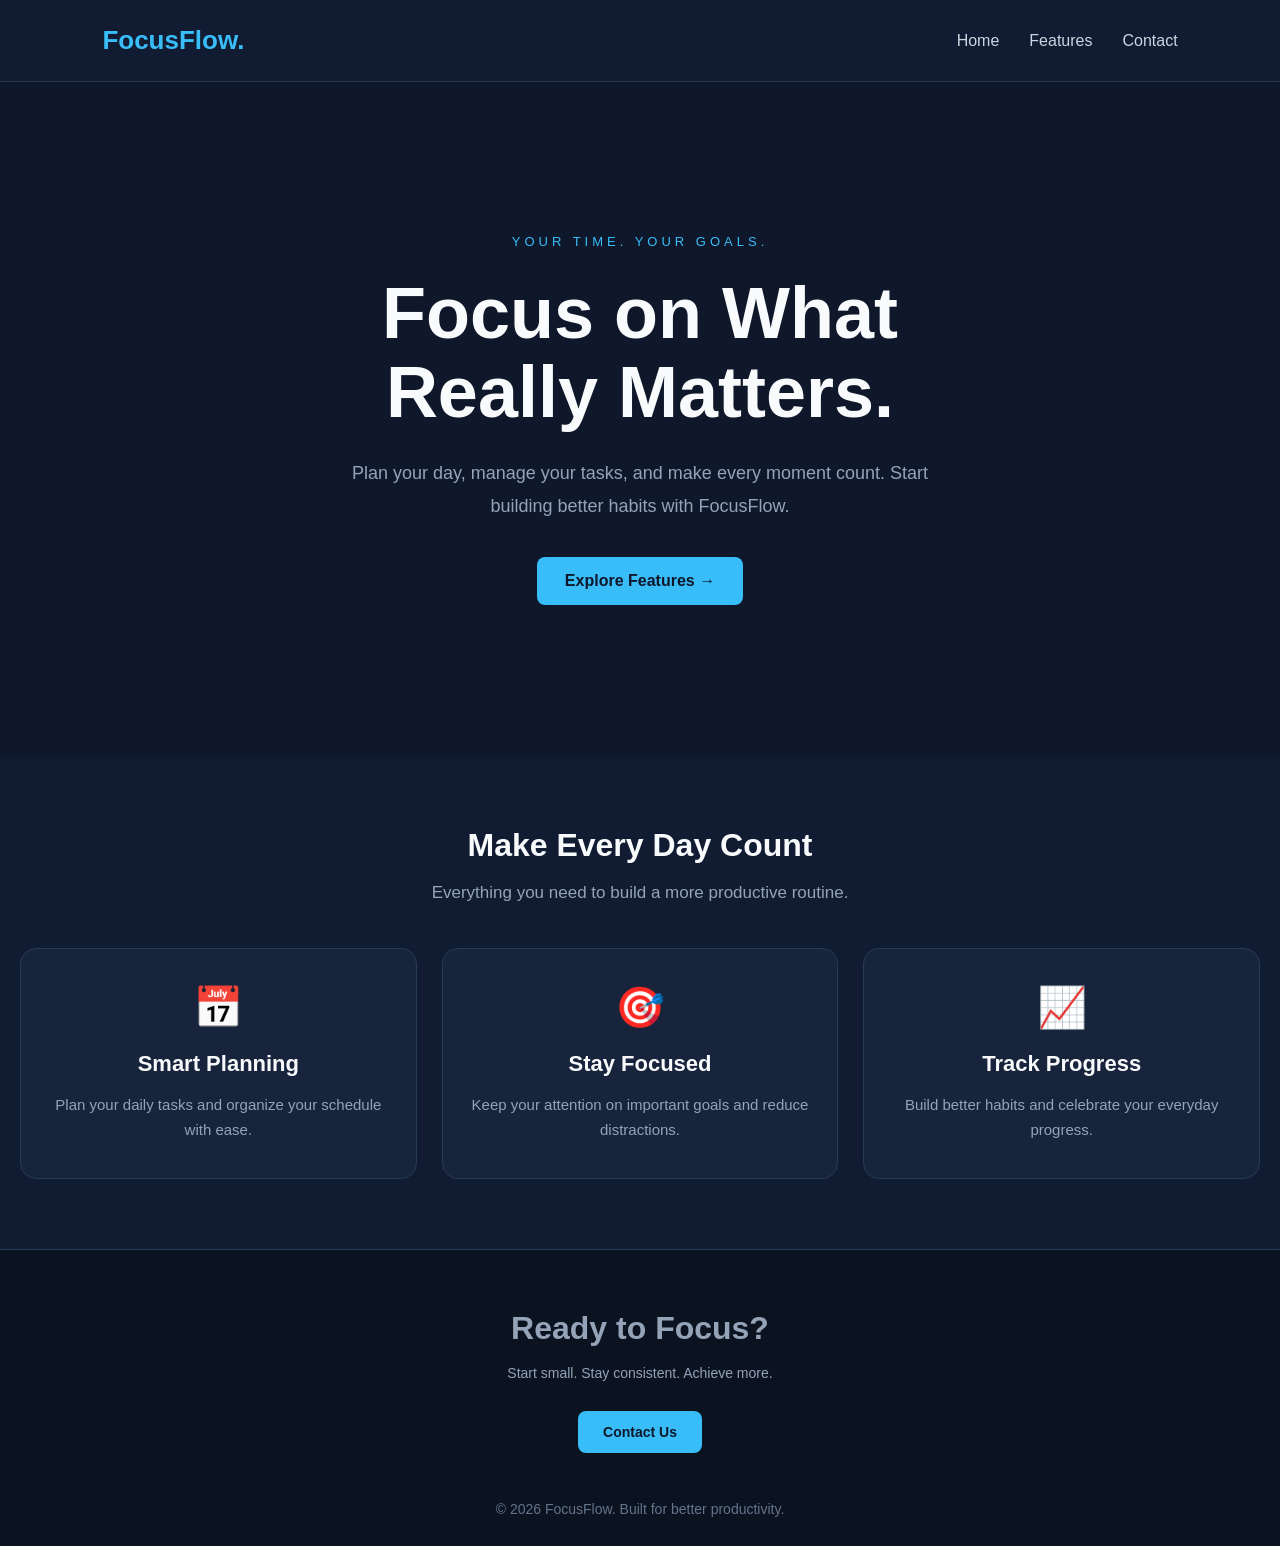
==== WebDev-L1-LandingPage/index.html @ f2769609 "Add FocusFlow landing page project" ====
<!DOCTYPE html>
<html lang="en">
<head>
    <meta charset="UTF-8">
    <meta name="viewport" content="width=device-width, initial-scale=1.0">
    <title>FocusFlow - Boost Your Productivity</title>
    <link rel="stylesheet" href="style.css">
</head>
<body>

    
<body>

    <nav class="navbar">
        <div class="logo">FocusFlow.</div>

        <ul class="nav-links">
            <li><a href="#home">Home</a></li>
            <li><a href="#features">Features</a></li>
            <li><a href="#contact">Contact</a></li>
        </ul>
    </nav>

    <section class="hero" id="home">
        <p class="tagline">YOUR TIME. YOUR GOALS.</p>

        <h1>Focus on What<br>Really Matters.</h1>

        <p class="hero-text">
            Plan your day, manage your tasks, and make every moment count.
            Start building better habits with FocusFlow.
        </p>

        <a href="#features" class="cta-button">Explore Features →</a>
    </section>

    
<section class="features" id="features">
    <h2>Make Every Day Count</h2>
    <p class="features-intro">
        Everything you need to build a more productive routine.
    </p>

    <div class="feature-container">

        <div class="feature-card">
            <div class="feature-icon">📅</div>
            <h3>Smart Planning</h3>
            <p>Plan your daily tasks and organize your schedule with ease.</p>
        </div>

        <div class="feature-card">
            <div class="feature-icon">🎯</div>
            <h3>Stay Focused</h3>
            <p>Keep your attention on important goals and reduce distractions.</p>
        </div>

        <div class="feature-card">
            <div class="feature-icon">📈</div>
            <h3>Track Progress</h3>
            <p>Build better habits and celebrate your everyday progress.</p>
        </div>

    </div>
</section>


    
<footer id="contact">
    <h2>Ready to Focus?</h2>
    <p>Start small. Stay consistent. Achieve more.</p>

    <a href="mailto:hello@focusflow.example" class="contact-button">
        Contact Us
    </a>

    <p class="copyright">
        © 2026 FocusFlow. Built for better productivity.
    </p>
</footer>


</body>


</body>
</html>
---- WebDev-L1-LandingPage/style.css ----
* {
    margin: 0;
    padding: 0;
    box-sizing: border-box;
}

html {
    scroll-behavior: smooth;
}

body {
    font-family: Arial, sans-serif;
    background: #0f172a;
    color: #f8fafc;
    min-height: 100vh;
}

.navbar {
    display: flex;
    justify-content: space-between;
    align-items: center;
    padding: 25px 8%;
    background: #111c32;
    border-bottom: 1px solid #263449;
}

.logo {
    font-size: 26px;
    font-weight: bold;
    color: #38bdf8;
}

.nav-links {
    display: flex;
    gap: 30px;
    list-style: none;
}

.nav-links a {
    color: #cbd5e1;
    text-decoration: none;
    transition: color 0.3s;
}

.nav-links a:hover {
    color: #38bdf8;
}

.hero {
    min-height: 75vh;
    display: flex;
    flex-direction: column;
    justify-content: center;
    align-items: center;
    text-align: center;
    padding: 80px 20px;
}

.tagline {
    color: #38bdf8;
    letter-spacing: 4px;
    font-size: 13px;
    margin-bottom: 25px;
}

.hero h1 {
    font-size: clamp(40px, 6vw, 72px);
    line-height: 1.1;
    margin-bottom: 25px;
}

.hero-text {
    max-width: 600px;
    color: #94a3b8;
    font-size: 18px;
    line-height: 1.8;
    margin-bottom: 35px;
}

.cta-button {
    display: inline-block;
    background: #38bdf8;
    color: #0f172a;
    padding: 15px 28px;
    border-radius: 8px;
    text-decoration: none;
    font-weight: bold;
    transition: 0.3s;
}

.cta-button:hover {
    background: #7dd3fc;
    transform: translateY(-3px);
}

.features {
    text-align: center;
    padding: 70px 20px;
    background: #111c32;
}

.features h2 {
    font-size: 32px;
    margin-bottom: 15px;
}

.features p {
    color: #94a3b8;
    line-height: 1.7;
}

footer {
    text-align: center;
    padding: 25px;
    color: #94a3b8;
    font-size: 14px;
}

@media (max-width: 600px) {
    .navbar {
        padding: 20px;
        flex-direction: column;
        gap: 20px;
    }

    .nav-links {
        gap: 18px;
    }

    .hero h1 {
        font-size: 42px;
    }

    .hero-text {
        font-size: 16px;
    }
}


.features-intro {
    color: #94a3b8;
    margin-top: 15px;
    margin-bottom: 40px;
    font-size: 17px;
}

.feature-container {
    display: grid;
    grid-template-columns: repeat(3, 1fr);
    gap: 25px;
    max-width: 1100px;
    margin: 0 auto;
}

.feature-card {
    background: #17243b;
    padding: 35px 25px;
    border: 1px solid #263b58;
    border-radius: 16px;
    transition: transform 0.3s, border-color 0.3s;
}

.feature-card:hover {
    transform: translateY(-8px);
    border-color: #38bdf8;
}

.feature-icon {
    font-size: 40px;
    margin-bottom: 20px;
}

.feature-card h3 {
    font-size: 22px;
    margin-bottom: 15px;
    color: #f8fafc;
}

.feature-card p {
    color: #94a3b8;
    font-size: 15px;
    line-height: 1.7;
}

/* Responsive layout for mobile */
@media (max-width: 768px) {
 
.feature-container {
    display: grid;
    grid-template-columns: minmax(0, 1fr);
    gap: 20px;
    width: 100%;
    max-width: 100%;
    margin: 0 auto;
}



    .features {
        padding: 50px 20px;
    }

    .features h2 {
        font-size: 28px;
    }
}

footer {
    text-align: center;
    padding: 60px 20px 25px;
    background: #0b1220;
    border-top: 1px solid #263b58;
}

footer h2 {
    font-size: 32px;
    margin-bottom: 15px;
}

footer > p {
    color: #94a3b8;
    margin-bottom: 25px;
    line-height: 1.7;
}

.contact-button {
    display: inline-block;
    background: #38bdf8;
    color: #0f172a;
    text-decoration: none;
    font-weight: bold;
    padding: 13px 25px;
    border-radius: 8px;
    transition: 0.3s;
}

.contact-button:hover {
    background: #7dd3fc;
    transform: translateY(-3px);
}

footer .copyright {
    margin-top: 45px;
    margin-bottom: 0;
    font-size: 14px;
    color: #64748b;
}

/* Prevent unwanted horizontal scrolling */
html,
body {
    width: 100%;
    overflow-x: hidden;
}

img,
a,
section,
.feature-container,
.feature-card {
    max-width: 100%;
}
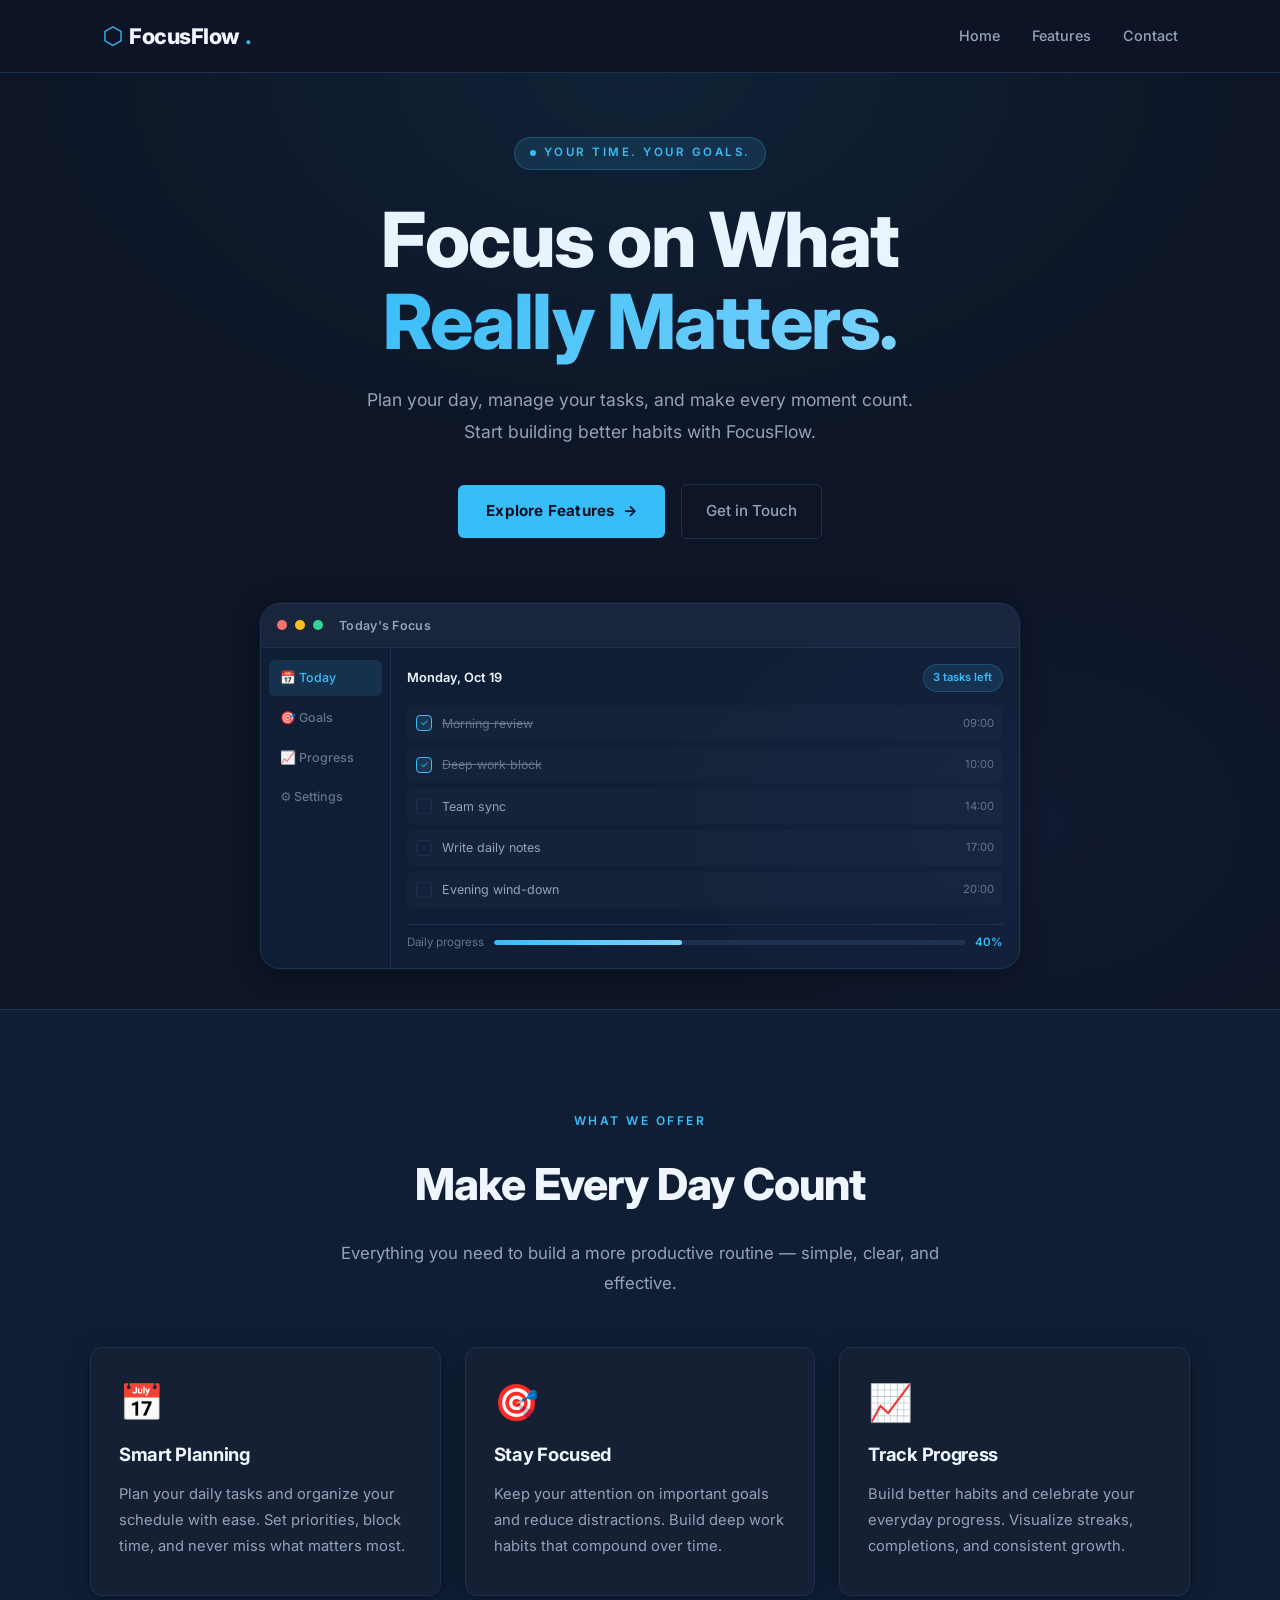
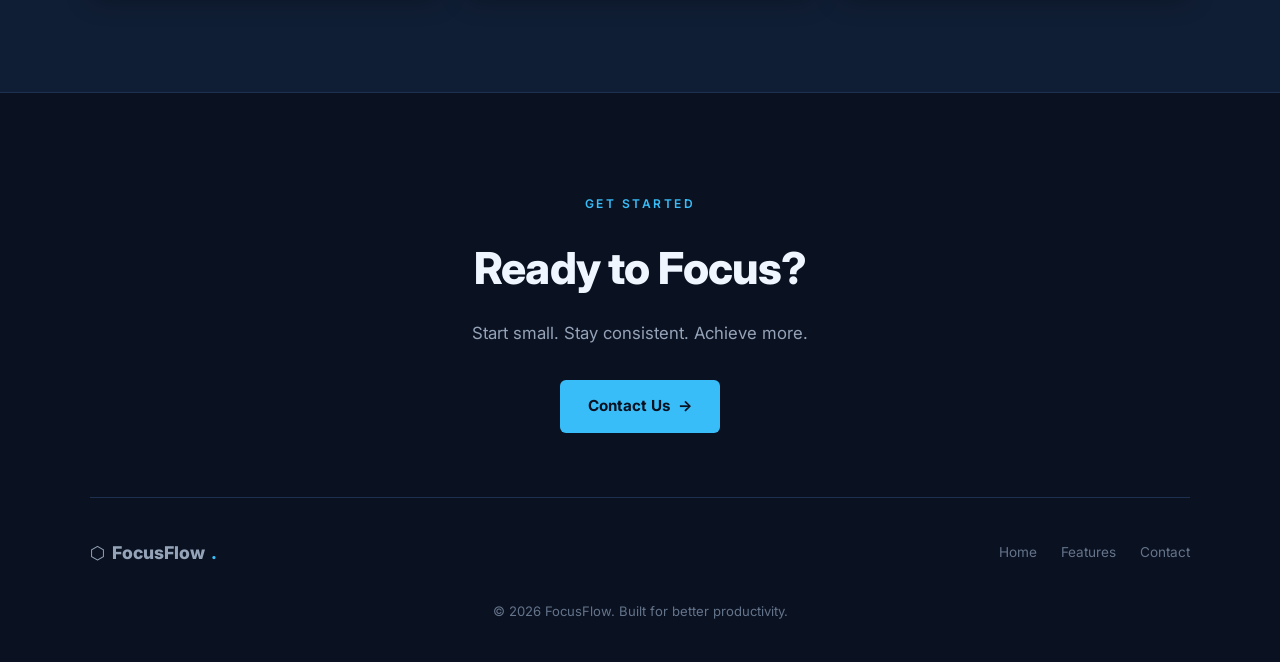
==== commit eb9a57ed: "Upgrade FocusFlow premium UI" ====
--- a/WebDev-L1-LandingPage/index.html
+++ b/WebDev-L1-LandingPage/index.html
@@ -1,88 +1,206 @@
-
-<!DOCTYPE html>
-<html lang="en">
-<head>
-    <meta charset="UTF-8">
-    <meta name="viewport" content="width=device-width, initial-scale=1.0">
-    <title>FocusFlow - Boost Your Productivity</title>
-    <link rel="stylesheet" href="style.css">
-</head>
-<body>
-
-    
-<body>
-
-    <nav class="navbar">
-        <div class="logo">FocusFlow.</div>
-
-        <ul class="nav-links">
-            <li><a href="#home">Home</a></li>
-            <li><a href="#features">Features</a></li>
-            <li><a href="#contact">Contact</a></li>
-        </ul>
-    </nav>
-
-    <section class="hero" id="home">
-        <p class="tagline">YOUR TIME. YOUR GOALS.</p>
-
-        <h1>Focus on What<br>Really Matters.</h1>
-
-        <p class="hero-text">
-            Plan your day, manage your tasks, and make every moment count.
-            Start building better habits with FocusFlow.
-        </p>
-
-        <a href="#features" class="cta-button">Explore Features →</a>
-    </section>
-
-    
-<section class="features" id="features">
-    <h2>Make Every Day Count</h2>
-    <p class="features-intro">
-        Everything you need to build a more productive routine.
-    </p>
-
-    <div class="feature-container">
-
-        <div class="feature-card">
-            <div class="feature-icon">📅</div>
-            <h3>Smart Planning</h3>
-            <p>Plan your daily tasks and organize your schedule with ease.</p>
-        </div>
-
-        <div class="feature-card">
-            <div class="feature-icon">🎯</div>
-            <h3>Stay Focused</h3>
-            <p>Keep your attention on important goals and reduce distractions.</p>
-        </div>
-
-        <div class="feature-card">
-            <div class="feature-icon">📈</div>
-            <h3>Track Progress</h3>
-            <p>Build better habits and celebrate your everyday progress.</p>
-        </div>
-
-    </div>
-</section>
-
-
-    
-<footer id="contact">
-    <h2>Ready to Focus?</h2>
-    <p>Start small. Stay consistent. Achieve more.</p>
-
-    <a href="mailto:hello@focusflow.example" class="contact-button">
-        Contact Us
-    </a>
-
-    <p class="copyright">
-        © 2026 FocusFlow. Built for better productivity.
-    </p>
-</footer>
-
-
-</body>
-
-
-</body>
-</html>
+<!DOCTYPE html>
+<html lang="en">
+<head>
+    <meta charset="UTF-8">
+    <meta name="viewport" content="width=device-width, initial-scale=1.0">
+    <meta name="description" content="FocusFlow — Plan your day, manage your tasks, and build better habits. A modern productivity tool for focused minds.">
+    <title>FocusFlow — Boost Your Productivity</title>
+    <link rel="preconnect" href="https://fonts.googleapis.com">
+    <link rel="preconnect" href="https://fonts.gstatic.com" crossorigin>
+    <link href="https://fonts.googleapis.com/css2?family=Inter:wght@400;500;600;700;800&display=swap" rel="stylesheet">
+    <link rel="stylesheet" href="style.css">
+</head>
+<body>
+
+    <!-- ═══════════════════════════ NAVIGATION ═══════════════════════════ -->
+    <header class="site-header" role="banner">
+        <nav class="navbar" aria-label="Main navigation">
+            <a href="#home" class="logo" aria-label="FocusFlow — go to home">
+                <span class="logo-icon" aria-hidden="true">⬡</span>
+                FocusFlow<span class="logo-dot">.</span>
+            </a>
+
+            <!-- Hamburger toggle (mobile only) -->
+            <button class="nav-toggle" aria-label="Toggle navigation menu" aria-expanded="false" aria-controls="nav-menu">
+                <span class="hamburger-bar"></span>
+                <span class="hamburger-bar"></span>
+                <span class="hamburger-bar"></span>
+            </button>
+
+            <ul class="nav-links" id="nav-menu" role="list">
+                <li><a href="#home">Home</a></li>
+                <li><a href="#features">Features</a></li>
+                <li><a href="#contact">Contact</a></li>
+            </ul>
+        </nav>
+    </header>
+
+    <!-- ═══════════════════════════ HERO ═══════════════════════════ -->
+    <main>
+        <section class="hero" id="home" aria-labelledby="hero-heading">
+
+            <p class="tagline" aria-label="Tagline">
+                <span class="tagline-dot" aria-hidden="true"></span>
+                Your Time. Your Goals.
+            </p>
+
+            <h1 id="hero-heading">
+                Focus on What<br>
+                <span class="hero-accent">Really Matters.</span>
+            </h1>
+
+            <p class="hero-text">
+                Plan your day, manage your tasks, and make every moment count.
+                Start building better habits with FocusFlow.
+            </p>
+
+            <div class="hero-actions">
+                <a href="#features" class="cta-button">
+                    Explore Features
+                    <span class="btn-arrow" aria-hidden="true">→</span>
+                </a>
+                <a href="#contact" class="cta-secondary">Get in Touch</a>
+            </div>
+
+            <!-- CSS-based dashboard mockup -->
+            <div class="dashboard-mockup" aria-hidden="true">
+                <div class="mockup-bar">
+                    <span class="dot dot-red"></span>
+                    <span class="dot dot-yellow"></span>
+                    <span class="dot dot-green"></span>
+                    <span class="mockup-title">Today's Focus</span>
+                </div>
+                <div class="mockup-body">
+                    <div class="mockup-sidebar">
+                        <div class="sidebar-item active">📅 Today</div>
+                        <div class="sidebar-item">🎯 Goals</div>
+                        <div class="sidebar-item">📈 Progress</div>
+                        <div class="sidebar-item">⚙️ Settings</div>
+                    </div>
+                    <div class="mockup-content">
+                        <div class="mockup-header-row">
+                            <span class="mockup-date">Monday, Oct 19</span>
+                            <span class="mockup-badge">3 tasks left</span>
+                        </div>
+                        <div class="task-list">
+                            <div class="task-item done">
+                                <span class="task-check">✓</span>
+                                <span class="task-label">Morning review</span>
+                                <span class="task-time">09:00</span>
+                            </div>
+                            <div class="task-item done">
+                                <span class="task-check">✓</span>
+                                <span class="task-label">Deep work block</span>
+                                <span class="task-time">10:00</span>
+                            </div>
+                            <div class="task-item">
+                                <span class="task-check"></span>
+                                <span class="task-label">Team sync</span>
+                                <span class="task-time">14:00</span>
+                            </div>
+                            <div class="task-item">
+                                <span class="task-check"></span>
+                                <span class="task-label">Write daily notes</span>
+                                <span class="task-time">17:00</span>
+                            </div>
+                            <div class="task-item">
+                                <span class="task-check"></span>
+                                <span class="task-label">Evening wind-down</span>
+                                <span class="task-time">20:00</span>
+                            </div>
+                        </div>
+                        <div class="progress-bar-wrap">
+                            <span class="progress-label">Daily progress</span>
+                            <div class="progress-track">
+                                <div class="progress-fill"></div>
+                            </div>
+                            <span class="progress-pct">40%</span>
+                        </div>
+                    </div>
+                </div>
+            </div>
+
+        </section>
+
+        <!-- ═══════════════════════════ FEATURES ═══════════════════════════ -->
+        <section class="features" id="features" aria-labelledby="features-heading">
+            <div class="section-inner">
+                <p class="section-label" aria-hidden="true">What we offer</p>
+                <h2 id="features-heading">Make Every Day Count</h2>
+                <p class="features-intro">
+                    Everything you need to build a more productive routine — simple, clear, and effective.
+                </p>
+
+                <div class="feature-container">
+
+                    <div class="feature-card">
+                        <div class="feature-icon" aria-hidden="true">📅</div>
+                        <h3>Smart Planning</h3>
+                        <p>Plan your daily tasks and organize your schedule with ease. Set priorities, block time, and never miss what matters most.</p>
+                    </div>
+
+                    <div class="feature-card">
+                        <div class="feature-icon" aria-hidden="true">🎯</div>
+                        <h3>Stay Focused</h3>
+                        <p>Keep your attention on important goals and reduce distractions. Build deep work habits that compound over time.</p>
+                    </div>
+
+                    <div class="feature-card">
+                        <div class="feature-icon" aria-hidden="true">📈</div>
+                        <h3>Track Progress</h3>
+                        <p>Build better habits and celebrate your everyday progress. Visualize streaks, completions, and consistent growth.</p>
+                    </div>
+
+                </div>
+            </div>
+        </section>
+    </main>
+
+    <!-- ═══════════════════════════ FOOTER / CONTACT ═══════════════════════════ -->
+    <footer id="contact" aria-labelledby="contact-heading">
+        <div class="footer-inner">
+            <div class="footer-cta">
+                <p class="section-label" aria-hidden="true">Get started</p>
+                <h2 id="contact-heading">Ready to Focus?</h2>
+                <p class="footer-sub">Start small. Stay consistent. Achieve more.</p>
+                <a href="mailto:hello@focusflow.example" class="contact-button">
+                    Contact Us
+                    <span class="btn-arrow" aria-hidden="true">→</span>
+                </a>
+            </div>
+
+            <div class="footer-bottom">
+                <a href="#home" class="footer-logo" aria-label="Back to top">
+                    <span aria-hidden="true">⬡</span> FocusFlow<span class="logo-dot">.</span>
+                </a>
+                <nav class="footer-nav" aria-label="Footer navigation">
+                    <a href="#home">Home</a>
+                    <a href="#features">Features</a>
+                    <a href="mailto:hello@focusflow.example">Contact</a>
+                </nav>
+                <p class="copyright">© 2026 FocusFlow. Built for better productivity.</p>
+            </div>
+        </div>
+    </footer>
+
+    <!-- Hamburger nav toggle script (no external dependencies) -->
+    <script>
+        const toggle = document.querySelector('.nav-toggle');
+        const navMenu = document.getElementById('nav-menu');
+
+        toggle.addEventListener('click', () => {
+            const isOpen = navMenu.classList.toggle('open');
+            toggle.setAttribute('aria-expanded', isOpen);
+        });
+
+        // Close menu when a link is clicked
+        navMenu.querySelectorAll('a').forEach(link => {
+            link.addEventListener('click', () => {
+                navMenu.classList.remove('open');
+                toggle.setAttribute('aria-expanded', false);
+            });
+        });
+    </script>
+
+</body>
+</html>
--- a/WebDev-L1-LandingPage/style.css
+++ b/WebDev-L1-LandingPage/style.css
@@ -1,263 +1,895 @@
-
-* {
-    margin: 0;
-    padding: 0;
-    box-sizing: border-box;
-}
-
-html {
-    scroll-behavior: smooth;
-}
-
-body {
-    font-family: Arial, sans-serif;
-    background: #0f172a;
-    color: #f8fafc;
-    min-height: 100vh;
-}
-
-.navbar {
-    display: flex;
-    justify-content: space-between;
-    align-items: center;
-    padding: 25px 8%;
-    background: #111c32;
-    border-bottom: 1px solid #263449;
-}
-
-.logo {
-    font-size: 26px;
-    font-weight: bold;
-    color: #38bdf8;
-}
-
-.nav-links {
-    display: flex;
-    gap: 30px;
-    list-style: none;
-}
-
-.nav-links a {
-    color: #cbd5e1;
-    text-decoration: none;
-    transition: color 0.3s;
-}
-
-.nav-links a:hover {
-    color: #38bdf8;
-}
-
-.hero {
-    min-height: 75vh;
-    display: flex;
-    flex-direction: column;
-    justify-content: center;
-    align-items: center;
-    text-align: center;
-    padding: 80px 20px;
-}
-
-.tagline {
-    color: #38bdf8;
-    letter-spacing: 4px;
-    font-size: 13px;
-    margin-bottom: 25px;
-}
-
-.hero h1 {
-    font-size: clamp(40px, 6vw, 72px);
-    line-height: 1.1;
-    margin-bottom: 25px;
-}
-
-.hero-text {
-    max-width: 600px;
-    color: #94a3b8;
-    font-size: 18px;
-    line-height: 1.8;
-    margin-bottom: 35px;
-}
-
-.cta-button {
-    display: inline-block;
-    background: #38bdf8;
-    color: #0f172a;
-    padding: 15px 28px;
-    border-radius: 8px;
-    text-decoration: none;
-    font-weight: bold;
-    transition: 0.3s;
-}
-
-.cta-button:hover {
-    background: #7dd3fc;
-    transform: translateY(-3px);
-}
-
-.features {
-    text-align: center;
-    padding: 70px 20px;
-    background: #111c32;
-}
-
-.features h2 {
-    font-size: 32px;
-    margin-bottom: 15px;
-}
-
-.features p {
-    color: #94a3b8;
-    line-height: 1.7;
-}
-
-footer {
-    text-align: center;
-    padding: 25px;
-    color: #94a3b8;
-    font-size: 14px;
-}
-
-@media (max-width: 600px) {
-    .navbar {
-        padding: 20px;
-        flex-direction: column;
-        gap: 20px;
-    }
-
-    .nav-links {
-        gap: 18px;
-    }
-
-    .hero h1 {
-        font-size: 42px;
-    }
-
-    .hero-text {
-        font-size: 16px;
-    }
-}
-
-
-.features-intro {
-    color: #94a3b8;
-    margin-top: 15px;
-    margin-bottom: 40px;
-    font-size: 17px;
-}
-
-.feature-container {
-    display: grid;
-    grid-template-columns: repeat(3, 1fr);
-    gap: 25px;
-    max-width: 1100px;
-    margin: 0 auto;
-}
-
-.feature-card {
-    background: #17243b;
-    padding: 35px 25px;
-    border: 1px solid #263b58;
-    border-radius: 16px;
-    transition: transform 0.3s, border-color 0.3s;
-}
-
-.feature-card:hover {
-    transform: translateY(-8px);
-    border-color: #38bdf8;
-}
-
-.feature-icon {
-    font-size: 40px;
-    margin-bottom: 20px;
-}
-
-.feature-card h3 {
-    font-size: 22px;
-    margin-bottom: 15px;
-    color: #f8fafc;
-}
-
-.feature-card p {
-    color: #94a3b8;
-    font-size: 15px;
-    line-height: 1.7;
-}
-
-/* Responsive layout for mobile */
-@media (max-width: 768px) {
- 
-.feature-container {
-    display: grid;
-    grid-template-columns: minmax(0, 1fr);
-    gap: 20px;
-    width: 100%;
-    max-width: 100%;
-    margin: 0 auto;
-}
-
-
-
-    .features {
-        padding: 50px 20px;
-    }
-
-    .features h2 {
-        font-size: 28px;
-    }
-}
-
-footer {
-    text-align: center;
-    padding: 60px 20px 25px;
-    background: #0b1220;
-    border-top: 1px solid #263b58;
-}
-
-footer h2 {
-    font-size: 32px;
-    margin-bottom: 15px;
-}
-
-footer > p {
-    color: #94a3b8;
-    margin-bottom: 25px;
-    line-height: 1.7;
-}
-
-.contact-button {
-    display: inline-block;
-    background: #38bdf8;
-    color: #0f172a;
-    text-decoration: none;
-    font-weight: bold;
-    padding: 13px 25px;
-    border-radius: 8px;
-    transition: 0.3s;
-}
-
-.contact-button:hover {
-    background: #7dd3fc;
-    transform: translateY(-3px);
-}
-
-footer .copyright {
-    margin-top: 45px;
-    margin-bottom: 0;
-    font-size: 14px;
-    color: #64748b;
-}
-
-/* Prevent unwanted horizontal scrolling */
-html,
-body {
-    width: 100%;
-    overflow-x: hidden;
-}
-
-img,
-a,
-section,
-.feature-container,
-.feature-card {
-    max-width: 100%;
-}
+/* ═══════════════════════════════════════════════════════════════════
+   FocusFlow — Premium Landing Page
+   Author : Neel Raj | Oasis Infobyte SIP Internship
+   Stack  : HTML5, CSS3 (Flexbox, Grid, Custom Properties)
+═══════════════════════════════════════════════════════════════════ */
+
+/* ─── 0. CSS Custom Properties ─────────────────────────────────── */
+:root {
+    /* Brand colours */
+    --clr-bg:           #0d1526;
+    --clr-bg-alt:       #101e35;
+    --clr-bg-card:      #152035;
+    --clr-bg-footer:    #0a1120;
+    --clr-border:       #1e3050;
+    --clr-border-hover: #38bdf8;
+
+    --clr-accent:       #38bdf8;
+    --clr-accent-light: #7dd3fc;
+    --clr-accent-dim:   rgba(56, 189, 248, 0.12);
+
+    --clr-text:         #f0f6ff;
+    --clr-text-muted:   #94a3b8;
+    --clr-text-dim:     #64748b;
+
+    /* Typography */
+    --font-body:   'Inter', system-ui, -apple-system, Arial, sans-serif;
+
+    /* Spacing */
+    --space-xs:  0.5rem;
+    --space-sm:  1rem;
+    --space-md:  1.5rem;
+    --space-lg:  2.5rem;
+    --space-xl:  4rem;
+    --space-2xl: 6rem;
+
+    /* Borders */
+    --radius-sm:  6px;
+    --radius-md:  12px;
+    --radius-lg:  20px;
+
+    /* Shadows */
+    --shadow-card: 0 4px 24px rgba(0, 0, 0, 0.35);
+    --shadow-glow: 0 0 0 3px rgba(56, 189, 248, 0.35);
+
+    /* Motion */
+    --transition: 0.25s ease;
+}
+
+/* ─── 1. Reset & Base ────────────────────────────────────────────── */
+*, *::before, *::after {
+    margin: 0;
+    padding: 0;
+    box-sizing: border-box;
+}
+
+html {
+    scroll-behavior: smooth;
+    font-size: 16px;
+    -webkit-text-size-adjust: 100%;
+}
+
+html, body {
+    width: 100%;
+    overflow-x: hidden;
+}
+
+body {
+    font-family: var(--font-body);
+    background-color: var(--clr-bg);
+    color: var(--clr-text);
+    line-height: 1.7;
+    min-height: 100vh;
+}
+
+img, video, svg {
+    display: block;
+    max-width: 100%;
+}
+
+a {
+    color: inherit;
+    text-decoration: none;
+}
+
+ul {
+    list-style: none;
+}
+
+/* ─── 2. Navigation ─────────────────────────────────────────────── */
+.site-header {
+    position: sticky;
+    top: 0;
+    z-index: 100;
+    background: rgba(13, 21, 38, 0.9);
+    backdrop-filter: blur(12px);
+    -webkit-backdrop-filter: blur(12px);
+    border-bottom: 1px solid var(--clr-border);
+}
+
+.navbar {
+    display: flex;
+    justify-content: space-between;
+    align-items: center;
+    padding: 1.1rem 8%;
+    max-width: 1280px;
+    margin: 0 auto;
+}
+
+/* Logo */
+.logo {
+    display: flex;
+    align-items: center;
+    gap: 0.4rem;
+    font-size: 1.35rem;
+    font-weight: 800;
+    color: var(--clr-text);
+    letter-spacing: -0.5px;
+    transition: color var(--transition);
+}
+
+.logo:hover {
+    color: var(--clr-accent);
+}
+
+.logo-icon {
+    font-size: 1.5rem;
+    color: var(--clr-accent);
+    line-height: 1;
+}
+
+.logo-dot {
+    color: var(--clr-accent);
+}
+
+/* Nav links */
+.nav-links {
+    display: flex;
+    gap: 2rem;
+    align-items: center;
+}
+
+.nav-links a {
+    font-size: 0.9rem;
+    font-weight: 500;
+    color: var(--clr-text-muted);
+    transition: color var(--transition);
+    padding: 0.25rem 0;
+    position: relative;
+}
+
+.nav-links a::after {
+    content: '';
+    position: absolute;
+    bottom: -2px;
+    left: 0;
+    width: 0;
+    height: 2px;
+    background: var(--clr-accent);
+    border-radius: 2px;
+    transition: width var(--transition);
+}
+
+.nav-links a:hover,
+.nav-links a:focus-visible {
+    color: var(--clr-text);
+}
+
+.nav-links a:hover::after,
+.nav-links a:focus-visible::after {
+    width: 100%;
+}
+
+/* Hamburger button */
+.nav-toggle {
+    display: none;
+    flex-direction: column;
+    justify-content: center;
+    align-items: center;
+    gap: 5px;
+    width: 40px;
+    height: 40px;
+    background: transparent;
+    border: 1px solid var(--clr-border);
+    border-radius: var(--radius-sm);
+    cursor: pointer;
+    padding: 8px;
+    transition: border-color var(--transition);
+}
+
+.nav-toggle:hover,
+.nav-toggle:focus-visible {
+    border-color: var(--clr-accent);
+    outline: none;
+}
+
+.hamburger-bar {
+    display: block;
+    width: 18px;
+    height: 2px;
+    background: var(--clr-text-muted);
+    border-radius: 2px;
+    transition: background var(--transition);
+}
+
+.nav-toggle:hover .hamburger-bar,
+.nav-toggle:focus-visible .hamburger-bar {
+    background: var(--clr-accent);
+}
+
+/* ─── 3. Section Shared Styles ──────────────────────────────────── */
+.section-label {
+    display: inline-block;
+    font-size: 0.75rem;
+    font-weight: 600;
+    letter-spacing: 2.5px;
+    text-transform: uppercase;
+    color: var(--clr-accent);
+    margin-bottom: 1rem;
+}
+
+/* ─── 4. Hero Section ────────────────────────────────────────────── */
+.hero {
+    min-height: calc(100svh - 64px);
+    display: flex;
+    flex-direction: column;
+    justify-content: center;
+    align-items: center;
+    text-align: center;
+    padding: var(--space-xl) 5%;
+    padding-bottom: var(--space-lg);
+    position: relative;
+    overflow: hidden;
+}
+
+/* Subtle radial glow behind hero */
+.hero::before {
+    content: '';
+    position: absolute;
+    inset: 0;
+    background:
+        radial-gradient(ellipse 70% 60% at 50% 0%, rgba(56, 189, 248, 0.08) 0%, transparent 70%),
+        radial-gradient(ellipse 50% 50% at 80% 80%, rgba(99, 102, 241, 0.05) 0%, transparent 60%);
+    pointer-events: none;
+}
+
+.tagline {
+    display: inline-flex;
+    align-items: center;
+    gap: 0.5rem;
+    font-size: 0.72rem;
+    font-weight: 600;
+    letter-spacing: 2.5px;
+    text-transform: uppercase;
+    color: var(--clr-accent);
+    background: var(--clr-accent-dim);
+    border: 1px solid rgba(56, 189, 248, 0.25);
+    border-radius: 100px;
+    padding: 0.35rem 0.9rem;
+    margin-bottom: 1.75rem;
+}
+
+.tagline-dot {
+    width: 6px;
+    height: 6px;
+    background: var(--clr-accent);
+    border-radius: 50%;
+    animation: pulse-dot 2s ease-in-out infinite;
+}
+
+@keyframes pulse-dot {
+    0%, 100% { opacity: 1; transform: scale(1); }
+    50%       { opacity: 0.5; transform: scale(0.7); }
+}
+
+.hero h1 {
+    font-size: clamp(2.4rem, 6vw, 4.75rem);
+    font-weight: 800;
+    line-height: 1.08;
+    letter-spacing: -1.5px;
+    margin-bottom: 1.4rem;
+    max-width: 16ch;
+}
+
+.hero-accent {
+    background: linear-gradient(135deg, var(--clr-accent) 0%, var(--clr-accent-light) 100%);
+    -webkit-background-clip: text;
+    -webkit-text-fill-color: transparent;
+    background-clip: text;
+}
+
+.hero-text {
+    max-width: 52ch;
+    color: var(--clr-text-muted);
+    font-size: 1.1rem;
+    line-height: 1.8;
+    margin-bottom: 2.25rem;
+}
+
+/* Hero CTA row */
+.hero-actions {
+    display: flex;
+    align-items: center;
+    gap: 1rem;
+    flex-wrap: wrap;
+    justify-content: center;
+    margin-bottom: var(--space-xl);
+}
+
+.cta-button {
+    display: inline-flex;
+    align-items: center;
+    gap: 0.5rem;
+    background: var(--clr-accent);
+    color: #0a1120;
+    padding: 0.85rem 1.75rem;
+    border-radius: var(--radius-sm);
+    font-size: 0.95rem;
+    font-weight: 700;
+    letter-spacing: 0.2px;
+    transition: background var(--transition), transform var(--transition), box-shadow var(--transition);
+}
+
+.cta-button:hover,
+.cta-button:focus-visible {
+    background: var(--clr-accent-light);
+    transform: translateY(-2px);
+    box-shadow: 0 8px 28px rgba(56, 189, 248, 0.3);
+    outline: none;
+}
+
+.cta-button:focus-visible {
+    box-shadow: var(--shadow-glow);
+}
+
+.cta-secondary {
+    display: inline-flex;
+    align-items: center;
+    gap: 0.4rem;
+    color: var(--clr-text-muted);
+    font-size: 0.95rem;
+    font-weight: 500;
+    padding: 0.85rem 1.5rem;
+    border: 1px solid var(--clr-border);
+    border-radius: var(--radius-sm);
+    transition: color var(--transition), border-color var(--transition);
+}
+
+.cta-secondary:hover,
+.cta-secondary:focus-visible {
+    color: var(--clr-text);
+    border-color: var(--clr-accent);
+    outline: none;
+}
+
+.btn-arrow {
+    transition: transform var(--transition);
+    display: inline-block;
+}
+
+.cta-button:hover .btn-arrow,
+.contact-button:hover .btn-arrow {
+    transform: translateX(3px);
+}
+
+/* ─── 5. Dashboard Mockup ────────────────────────────────────────── */
+.dashboard-mockup {
+    width: 100%;
+    max-width: 760px;
+    background: var(--clr-bg-alt);
+    border: 1px solid var(--clr-border);
+    border-radius: var(--radius-lg);
+    box-shadow: var(--shadow-card), 0 0 0 1px rgba(56,189,248,0.06);
+    overflow: hidden;
+    font-size: 0.82rem;
+    text-align: left;
+}
+
+/* Title bar */
+.mockup-bar {
+    display: flex;
+    align-items: center;
+    gap: 0.5rem;
+    padding: 0.7rem 1rem;
+    background: rgba(255,255,255,0.03);
+    border-bottom: 1px solid var(--clr-border);
+}
+
+.dot {
+    width: 10px;
+    height: 10px;
+    border-radius: 50%;
+    flex-shrink: 0;
+}
+.dot-red    { background: #f87171; }
+.dot-yellow { background: #fbbf24; }
+.dot-green  { background: #34d399; }
+
+.mockup-title {
+    margin-left: 0.5rem;
+    font-size: 0.78rem;
+    font-weight: 600;
+    color: var(--clr-text-muted);
+    letter-spacing: 0.3px;
+}
+
+/* Mockup body: sidebar + content */
+.mockup-body {
+    display: flex;
+}
+
+.mockup-sidebar {
+    width: 130px;
+    flex-shrink: 0;
+    border-right: 1px solid var(--clr-border);
+    padding: 0.75rem 0.5rem;
+    display: flex;
+    flex-direction: column;
+    gap: 0.25rem;
+}
+
+.sidebar-item {
+    padding: 0.45rem 0.7rem;
+    border-radius: var(--radius-sm);
+    color: var(--clr-text-dim);
+    font-size: 0.78rem;
+    font-weight: 500;
+    cursor: default;
+    transition: background var(--transition), color var(--transition);
+}
+
+.sidebar-item.active {
+    background: var(--clr-accent-dim);
+    color: var(--clr-accent);
+}
+
+.sidebar-item:not(.active):hover {
+    background: rgba(255,255,255,0.04);
+    color: var(--clr-text-muted);
+}
+
+/* Content pane */
+.mockup-content {
+    flex: 1;
+    padding: 1rem;
+    min-width: 0;
+}
+
+.mockup-header-row {
+    display: flex;
+    justify-content: space-between;
+    align-items: center;
+    margin-bottom: 0.85rem;
+}
+
+.mockup-date {
+    font-weight: 600;
+    font-size: 0.8rem;
+    color: var(--clr-text);
+}
+
+.mockup-badge {
+    font-size: 0.7rem;
+    font-weight: 600;
+    background: rgba(56, 189, 248, 0.12);
+    color: var(--clr-accent);
+    border: 1px solid rgba(56, 189, 248, 0.2);
+    border-radius: 100px;
+    padding: 0.2rem 0.6rem;
+}
+
+/* Task list */
+.task-list {
+    display: flex;
+    flex-direction: column;
+    gap: 0.35rem;
+    margin-bottom: 1rem;
+}
+
+.task-item {
+    display: flex;
+    align-items: center;
+    gap: 0.6rem;
+    padding: 0.4rem 0.5rem;
+    border-radius: var(--radius-sm);
+    background: rgba(255,255,255,0.02);
+    border: 1px solid transparent;
+    transition: border-color var(--transition);
+}
+
+.task-item:not(.done):hover {
+    border-color: var(--clr-border);
+}
+
+.task-check {
+    width: 16px;
+    height: 16px;
+    border: 1.5px solid var(--clr-border);
+    border-radius: 4px;
+    display: flex;
+    align-items: center;
+    justify-content: center;
+    font-size: 0.6rem;
+    flex-shrink: 0;
+    color: var(--clr-accent);
+    line-height: 1;
+}
+
+.task-item.done .task-check {
+    background: var(--clr-accent-dim);
+    border-color: var(--clr-accent);
+}
+
+.task-label {
+    flex: 1;
+    font-size: 0.78rem;
+    color: var(--clr-text-muted);
+    min-width: 0;
+    white-space: nowrap;
+    overflow: hidden;
+    text-overflow: ellipsis;
+}
+
+.task-item.done .task-label {
+    text-decoration: line-through;
+    color: var(--clr-text-dim);
+}
+
+.task-time {
+    font-size: 0.7rem;
+    color: var(--clr-text-dim);
+    flex-shrink: 0;
+}
+
+/* Progress bar */
+.progress-bar-wrap {
+    display: flex;
+    align-items: center;
+    gap: 0.6rem;
+    padding-top: 0.5rem;
+    border-top: 1px solid var(--clr-border);
+}
+
+.progress-label {
+    font-size: 0.72rem;
+    color: var(--clr-text-dim);
+    white-space: nowrap;
+}
+
+.progress-track {
+    flex: 1;
+    height: 5px;
+    background: var(--clr-border);
+    border-radius: 100px;
+    overflow: hidden;
+}
+
+.progress-fill {
+    height: 100%;
+    width: 40%;
+    background: linear-gradient(90deg, var(--clr-accent), var(--clr-accent-light));
+    border-radius: 100px;
+}
+
+.progress-pct {
+    font-size: 0.72rem;
+    font-weight: 600;
+    color: var(--clr-accent);
+    white-space: nowrap;
+}
+
+/* ─── 6. Features Section ────────────────────────────────────────── */
+.features {
+    background: var(--clr-bg-alt);
+    border-top: 1px solid var(--clr-border);
+    border-bottom: 1px solid var(--clr-border);
+    padding: var(--space-2xl) 5%;
+    text-align: center;
+}
+
+.section-inner {
+    max-width: 1100px;
+    margin: 0 auto;
+}
+
+.features h2 {
+    font-size: clamp(1.8rem, 3.5vw, 2.75rem);
+    font-weight: 800;
+    letter-spacing: -0.8px;
+    margin-bottom: 1rem;
+}
+
+.features-intro {
+    color: var(--clr-text-muted);
+    font-size: 1.05rem;
+    line-height: 1.8;
+    max-width: 55ch;
+    margin: 0 auto 3rem;
+}
+
+/* Feature cards grid */
+.feature-container {
+    display: grid;
+    grid-template-columns: repeat(3, 1fr);
+    gap: 1.5rem;
+}
+
+.feature-card {
+    background: var(--clr-bg-card);
+    padding: 2.25rem 1.75rem;
+    border: 1px solid var(--clr-border);
+    border-radius: var(--radius-md);
+    text-align: left;
+    box-shadow: var(--shadow-card);
+    transition: transform var(--transition), border-color var(--transition), box-shadow var(--transition);
+    position: relative;
+    overflow: hidden;
+}
+
+/* Subtle top-edge accent on hover */
+.feature-card::before {
+    content: '';
+    position: absolute;
+    top: 0;
+    left: 0;
+    right: 0;
+    height: 2px;
+    background: linear-gradient(90deg, var(--clr-accent), transparent);
+    opacity: 0;
+    transition: opacity var(--transition);
+}
+
+.feature-card:hover {
+    transform: translateY(-6px);
+    border-color: rgba(56, 189, 248, 0.4);
+    box-shadow: var(--shadow-card), 0 12px 40px rgba(56, 189, 248, 0.08);
+}
+
+.feature-card:hover::before {
+    opacity: 1;
+}
+
+.feature-icon {
+    font-size: 2.25rem;
+    margin-bottom: 1.2rem;
+    display: block;
+    line-height: 1;
+}
+
+.feature-card h3 {
+    font-size: 1.15rem;
+    font-weight: 700;
+    margin-bottom: 0.75rem;
+    color: var(--clr-text);
+    letter-spacing: -0.3px;
+}
+
+.feature-card p {
+    color: var(--clr-text-muted);
+    font-size: 0.92rem;
+    line-height: 1.75;
+}
+
+/* ─── 7. Footer / Contact ────────────────────────────────────────── */
+footer {
+    background: var(--clr-bg-footer);
+    padding: var(--space-2xl) 5% var(--space-lg);
+}
+
+.footer-inner {
+    max-width: 1100px;
+    margin: 0 auto;
+}
+
+/* CTA block */
+.footer-cta {
+    text-align: center;
+    padding-bottom: var(--space-xl);
+    border-bottom: 1px solid var(--clr-border);
+}
+
+.footer-cta h2 {
+    font-size: clamp(1.8rem, 3.5vw, 2.75rem);
+    font-weight: 800;
+    letter-spacing: -0.8px;
+    margin-bottom: 0.85rem;
+}
+
+.footer-sub {
+    color: var(--clr-text-muted);
+    font-size: 1.05rem;
+    margin-bottom: 2rem;
+}
+
+.contact-button {
+    display: inline-flex;
+    align-items: center;
+    gap: 0.5rem;
+    background: var(--clr-accent);
+    color: #0a1120;
+    padding: 0.85rem 1.75rem;
+    border-radius: var(--radius-sm);
+    font-size: 0.95rem;
+    font-weight: 700;
+    transition: background var(--transition), transform var(--transition), box-shadow var(--transition);
+}
+
+.contact-button:hover,
+.contact-button:focus-visible {
+    background: var(--clr-accent-light);
+    transform: translateY(-2px);
+    box-shadow: 0 8px 28px rgba(56, 189, 248, 0.3);
+    outline: none;
+}
+
+.contact-button:focus-visible {
+    box-shadow: var(--shadow-glow);
+}
+
+/* Footer bottom bar */
+.footer-bottom {
+    display: flex;
+    justify-content: space-between;
+    align-items: center;
+    flex-wrap: wrap;
+    gap: 1rem;
+    padding-top: var(--space-lg);
+}
+
+.footer-logo {
+    display: flex;
+    align-items: center;
+    gap: 0.4rem;
+    font-size: 1.1rem;
+    font-weight: 800;
+    color: var(--clr-text-muted);
+    transition: color var(--transition);
+}
+
+.footer-logo:hover,
+.footer-logo:focus-visible {
+    color: var(--clr-accent);
+    outline: none;
+}
+
+.footer-nav {
+    display: flex;
+    gap: 1.5rem;
+}
+
+.footer-nav a {
+    font-size: 0.85rem;
+    color: var(--clr-text-dim);
+    transition: color var(--transition);
+}
+
+.footer-nav a:hover,
+.footer-nav a:focus-visible {
+    color: var(--clr-accent);
+    outline: none;
+}
+
+.copyright {
+    font-size: 0.82rem;
+    color: var(--clr-text-dim);
+    width: 100%;
+    text-align: center;
+    margin-top: var(--space-sm);
+}
+
+/* ─── 8. Focus Styles (Accessibility) ───────────────────────────── */
+:focus-visible {
+    outline: 2px solid var(--clr-accent);
+    outline-offset: 3px;
+    border-radius: 3px;
+}
+
+/* ─── 9. Reduced-Motion Support ─────────────────────────────────── */
+@media (prefers-reduced-motion: reduce) {
+    *, *::before, *::after {
+        animation-duration: 0.01ms !important;
+        animation-iteration-count: 1 !important;
+        transition-duration: 0.01ms !important;
+        scroll-behavior: auto !important;
+    }
+
+    html {
+        scroll-behavior: auto;
+    }
+}
+
+/* ─── 10. Responsive — Tablet (≤ 900px) ─────────────────────────── */
+@media (max-width: 900px) {
+    .feature-container {
+        grid-template-columns: repeat(2, 1fr);
+    }
+
+    .mockup-sidebar {
+        display: none;
+    }
+
+    .navbar {
+        padding: 1rem 5%;
+    }
+}
+
+/* ─── 11. Responsive — Mobile (≤ 640px) ─────────────────────────── */
+@media (max-width: 640px) {
+    /* Show hamburger, hide links by default */
+    .nav-toggle {
+        display: flex;
+    }
+
+    .nav-links {
+        display: none;
+        position: absolute;
+        top: 100%;
+        left: 0;
+        right: 0;
+        flex-direction: column;
+        gap: 0;
+        background: var(--clr-bg-alt);
+        border-bottom: 1px solid var(--clr-border);
+        padding: 0.5rem 0;
+    }
+
+    .nav-links.open {
+        display: flex;
+    }
+
+    .nav-links li a {
+        display: block;
+        padding: 0.85rem 5%;
+    }
+
+    .nav-links li a::after {
+        display: none;
+    }
+
+    /* Hero */
+    .hero {
+        padding: var(--space-lg) 5%;
+    }
+
+    .hero h1 {
+        letter-spacing: -0.5px;
+    }
+
+    .hero-text {
+        font-size: 1rem;
+    }
+
+    .hero-actions {
+        flex-direction: column;
+        width: 100%;
+    }
+
+    .cta-button,
+    .cta-secondary {
+        width: 100%;
+        justify-content: center;
+    }
+
+    /* Features */
+    .feature-container {
+        grid-template-columns: 1fr;
+    }
+
+    /* Footer bottom */
+    .footer-bottom {
+        flex-direction: column;
+        text-align: center;
+    }
+
+    .footer-nav {
+        justify-content: center;
+        flex-wrap: wrap;
+        gap: 1rem;
+    }
+
+    .copyright {
+        margin-top: 0;
+    }
+}
+
+/* ─── 12. Responsive — Small Mobile (≤ 400px) ───────────────────── */
+@media (max-width: 400px) {
+    .dashboard-mockup {
+        font-size: 0.75rem;
+    }
+
+    .mockup-date,
+    .task-time {
+        font-size: 0.7rem;
+    }
+}
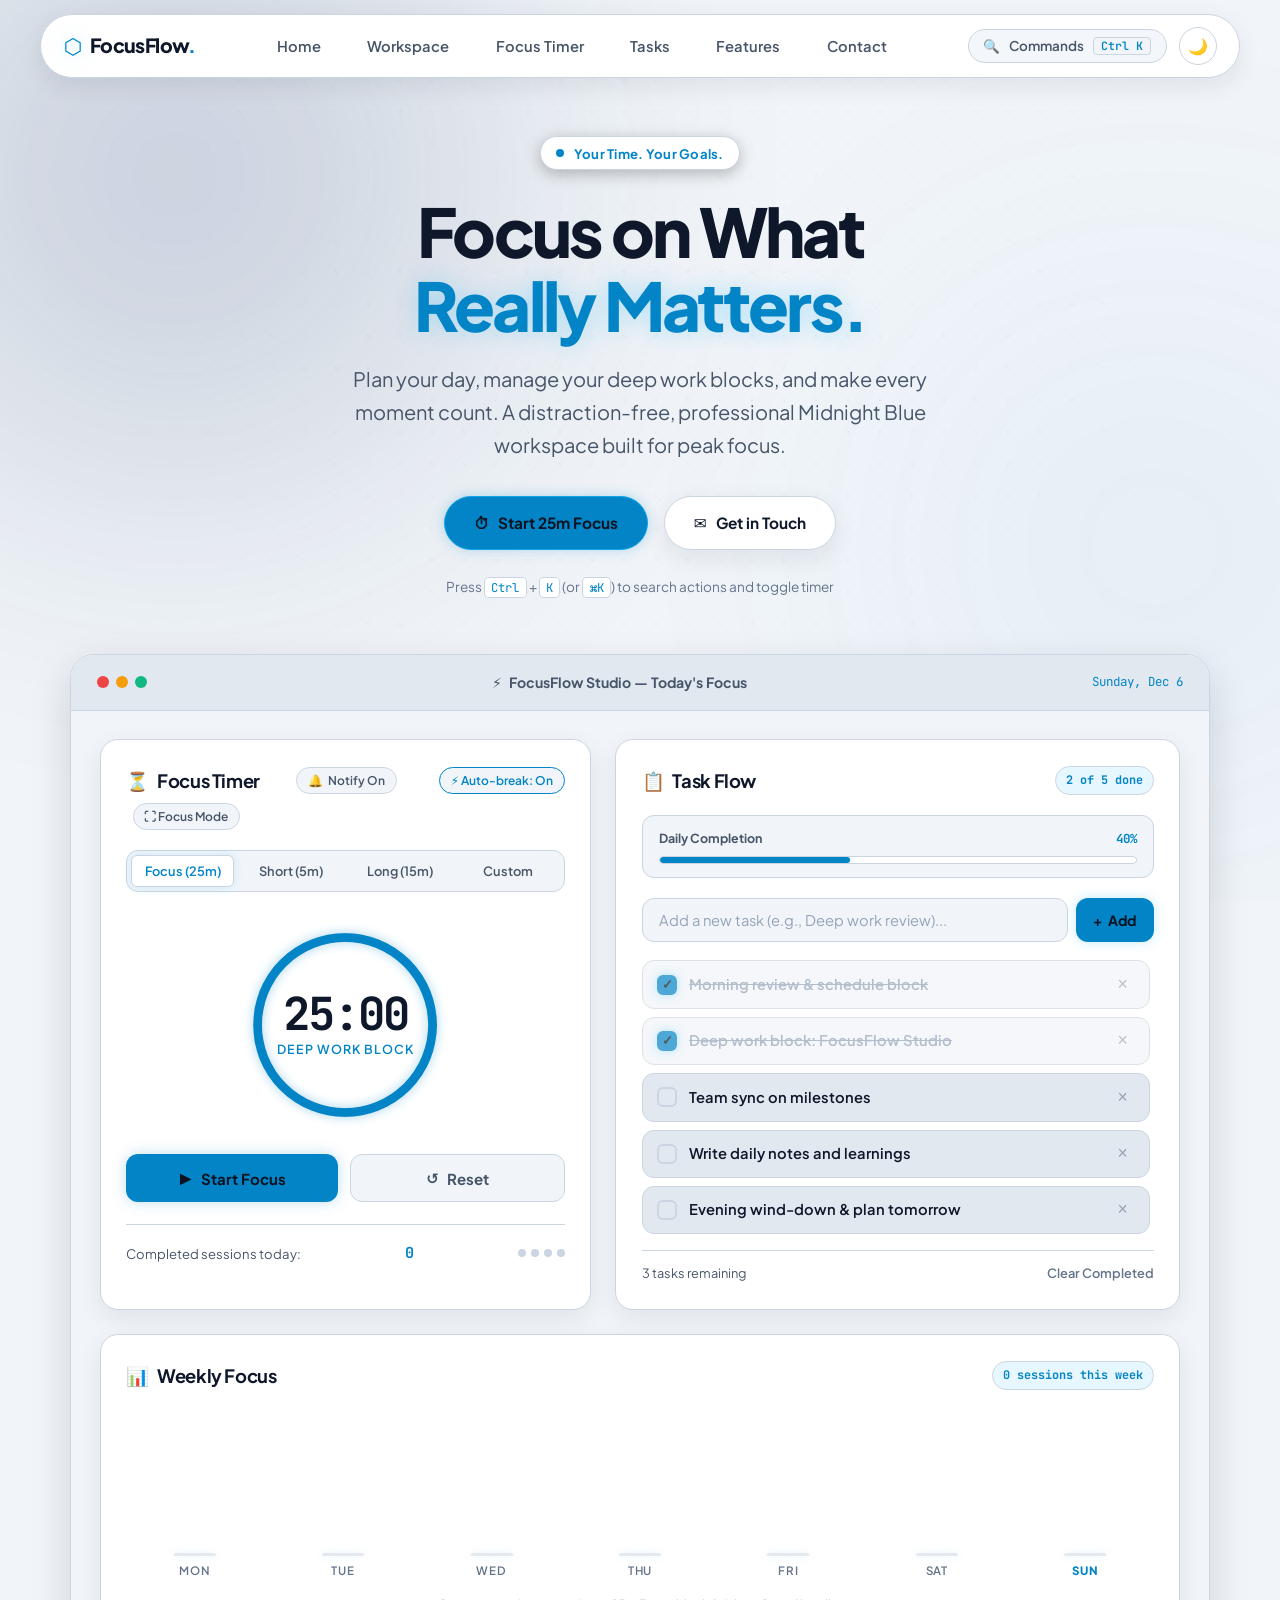
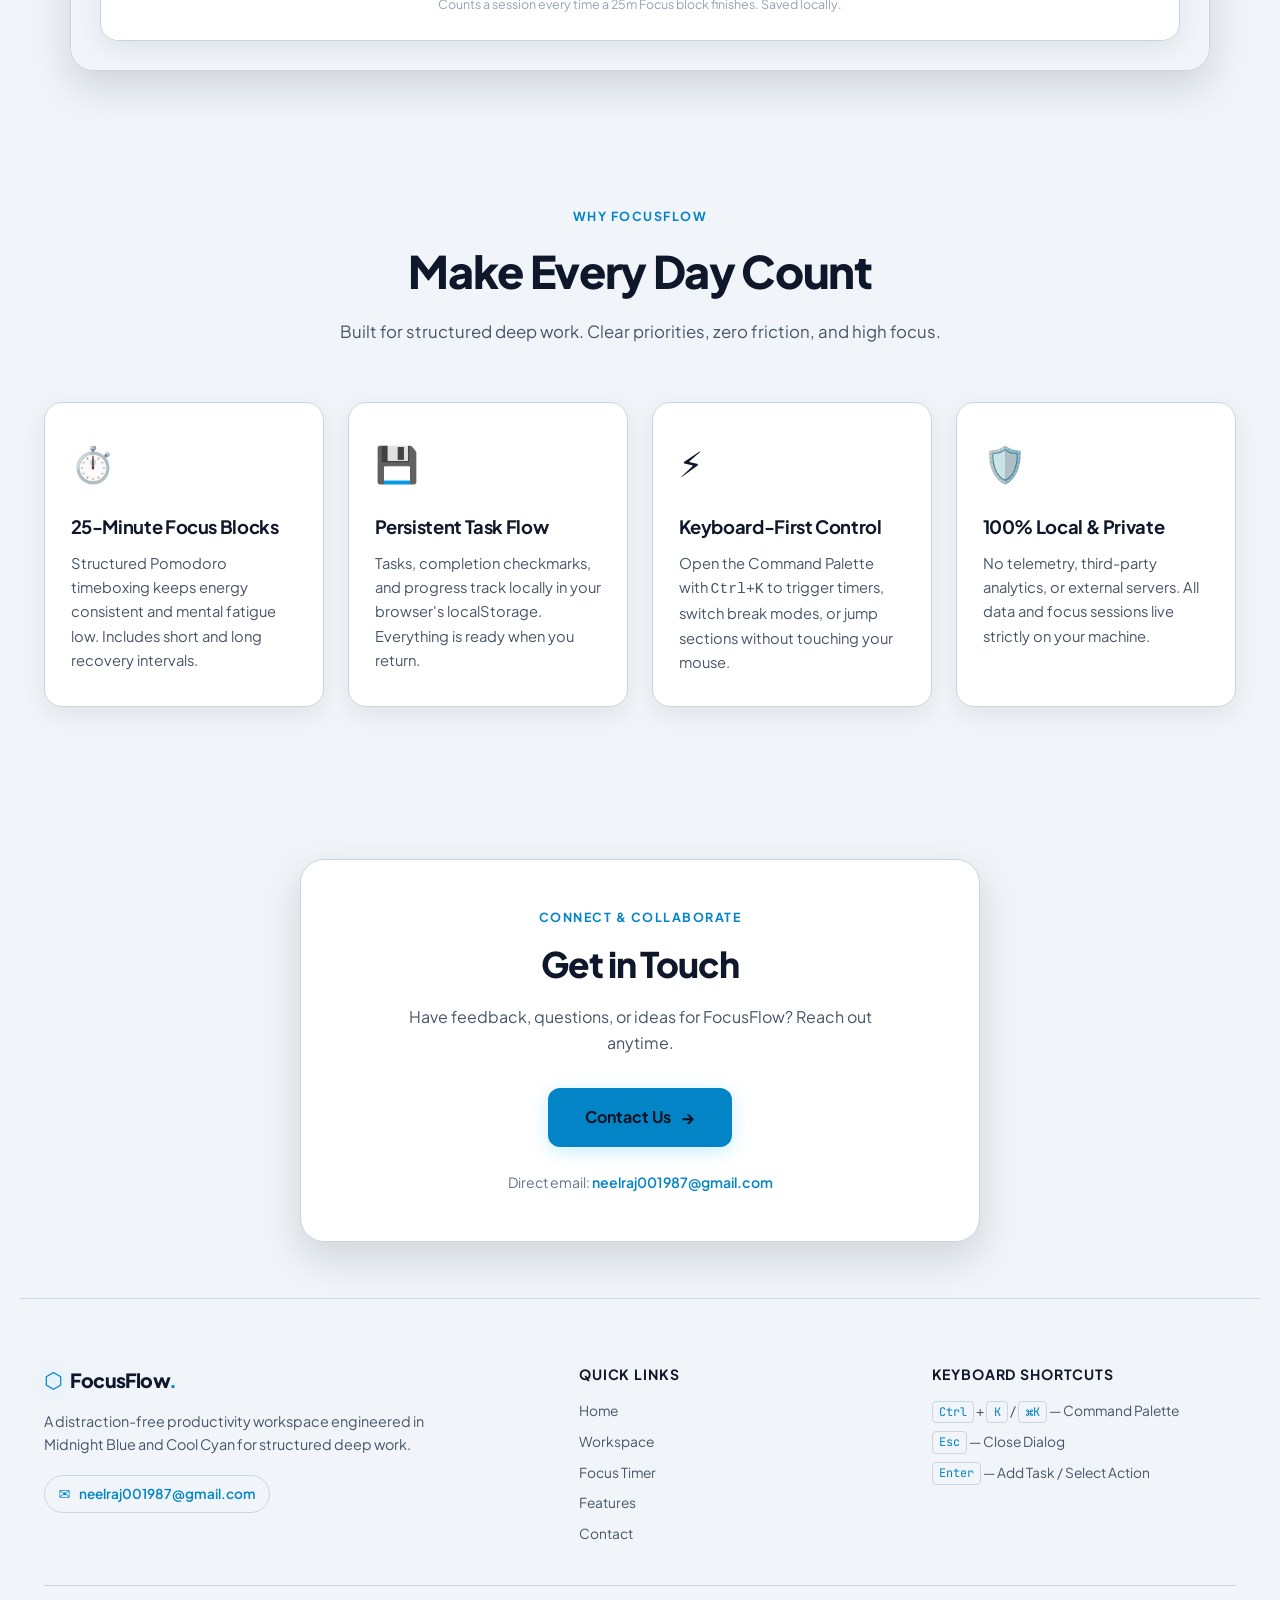
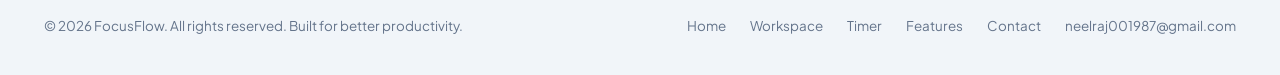
==== commit a06938a8: "Update FocusFlow landing page with interactive timer, task manager, and command palette" ====
--- a/WebDev-L1-LandingPage/index.html
+++ b/WebDev-L1-LandingPage/index.html
@@ -3,204 +3,487 @@
 <head>
     <meta charset="UTF-8">
     <meta name="viewport" content="width=device-width, initial-scale=1.0">
-    <meta name="description" content="FocusFlow — Plan your day, manage your tasks, and build better habits. A modern productivity tool for focused minds.">
+    <meta name="description" content="FocusFlow — A modern productivity workspace featuring an interactive 25-minute focus timer, task manager with local persistence, and instant command palette in a Midnight Blue & Cool Cyan theme.">
     <title>FocusFlow — Boost Your Productivity</title>
+    <meta name="theme-color" content="#0B1220">
+    <link rel="icon" type="image/svg+xml" href="favicon.svg">
+    <!-- Open Graph / link preview: change og:image and og:url to your full deployed URL -->
+    <meta property="og:type" content="website">
+    <meta property="og:title" content="FocusFlow — Boost Your Productivity">
+    <meta property="og:description" content="Pomodoro focus timer, task manager and Ctrl+K command palette in a midnight blue theme.">
+    <meta property="og:image" content="og-image.png">
+    <meta property="og:image:width" content="1200">
+    <meta property="og:image:height" content="630">
+    <meta name="twitter:card" content="summary_large_image">
+    <meta name="twitter:title" content="FocusFlow — Boost Your Productivity">
+    <meta name="twitter:description" content="Pomodoro focus timer, task manager and Ctrl+K command palette.">
+    <meta name="twitter:image" content="og-image.png">
+    <script>
+        (function () {
+            try {
+                var t = localStorage.getItem('focusflow_theme');
+                if (!t) t = window.matchMedia && window.matchMedia('(prefers-color-scheme: light)').matches ? 'light' : 'dark';
+                document.documentElement.setAttribute('data-theme', t);
+            } catch (e) { document.documentElement.setAttribute('data-theme', 'dark'); }
+        })();
+    </script>
     <link rel="preconnect" href="https://fonts.googleapis.com">
     <link rel="preconnect" href="https://fonts.gstatic.com" crossorigin>
-    <link href="https://fonts.googleapis.com/css2?family=Inter:wght@400;500;600;700;800&display=swap" rel="stylesheet">
+    <link href="https://fonts.googleapis.com/css2?family=Plus+Jakarta+Sans:wght@400;500;600;700;800&family=JetBrains+Mono:wght@500;600&display=swap" rel="stylesheet">
     <link rel="stylesheet" href="style.css">
 </head>
 <body>
 
+    <!-- ═══════════════════════════ SUBTLE AMBIENT MESH (MIDNIGHT NAVY) ═══════════════════════════ -->
+    <div class="ambient-bg" aria-hidden="true">
+        <div class="glow-orb orb-navy"></div>
+        <div class="glow-orb orb-cyan"></div>
+        <div class="mesh-grid"></div>
+    </div>
+
     <!-- ═══════════════════════════ NAVIGATION ═══════════════════════════ -->
-    <header class="site-header" role="banner">
+    <header class="glass-header" role="banner">
         <nav class="navbar" aria-label="Main navigation">
-            <a href="#home" class="logo" aria-label="FocusFlow — go to home">
-                <span class="logo-icon" aria-hidden="true">⬡</span>
-                FocusFlow<span class="logo-dot">.</span>
+            <a href="#home" class="logo" aria-label="FocusFlow — Return to top">
+                <span class="logo-symbol" aria-hidden="true">⬡</span>
+                <span class="logo-text">FocusFlow<span class="logo-dot">.</span></span>
             </a>
 
-            <!-- Hamburger toggle (mobile only) -->
-            <button class="nav-toggle" aria-label="Toggle navigation menu" aria-expanded="false" aria-controls="nav-menu">
-                <span class="hamburger-bar"></span>
-                <span class="hamburger-bar"></span>
-                <span class="hamburger-bar"></span>
-            </button>
-
-            <ul class="nav-links" id="nav-menu" role="list">
-                <li><a href="#home">Home</a></li>
-                <li><a href="#features">Features</a></li>
-                <li><a href="#contact">Contact</a></li>
-            </ul>
+            <div class="nav-center" id="navMenu">
+                <ul class="nav-links" role="list">
+                    <li><a href="#home" class="nav-link">Home</a></li>
+                    <li><a href="#workspace" class="nav-link">Workspace</a></li>
+                    <li><a href="#timer-section" class="nav-link">Focus Timer</a></li>
+                    <li><a href="#tasks-section" class="nav-link">Tasks</a></li>
+                    <li><a href="#features" class="nav-link">Features</a></li>
+                    <li><a href="#contact" class="nav-link">Contact</a></li>
+                </ul>
+            </div>
+
+            <div class="nav-actions">
+                <!-- Command palette launcher button -->
+                <button class="cmd-trigger-btn" id="cmdTrigger" type="button" aria-label="Open command palette (Ctrl+K)">
+                    <span class="cmd-search-icon" aria-hidden="true">🔍</span>
+                    <span class="cmd-trigger-text">Commands</span>
+                    <kbd class="cmd-shortcut-badge" aria-hidden="true">Ctrl K</kbd>
+                </button>
+
+                <button class="theme-toggle-btn" id="themeToggleBtn" type="button" aria-label="Switch to light theme">☀️</button>
+
+                <!-- Mobile menu toggle button -->
+                <button class="nav-toggle" id="navToggle" type="button" aria-label="Toggle navigation menu" aria-expanded="false" aria-controls="navMenu">
+                    <span class="hamburger-line"></span>
+                    <span class="hamburger-line"></span>
+                    <span class="hamburger-line"></span>
+                </button>
+            </div>
         </nav>
     </header>
 
-    <!-- ═══════════════════════════ HERO ═══════════════════════════ -->
-    <main>
-        <section class="hero" id="home" aria-labelledby="hero-heading">
-
-            <p class="tagline" aria-label="Tagline">
-                <span class="tagline-dot" aria-hidden="true"></span>
-                Your Time. Your Goals.
-            </p>
-
-            <h1 id="hero-heading">
-                Focus on What<br>
-                <span class="hero-accent">Really Matters.</span>
-            </h1>
-
-            <p class="hero-text">
-                Plan your day, manage your tasks, and make every moment count.
-                Start building better habits with FocusFlow.
-            </p>
-
-            <div class="hero-actions">
-                <a href="#features" class="cta-button">
-                    Explore Features
-                    <span class="btn-arrow" aria-hidden="true">→</span>
-                </a>
-                <a href="#contact" class="cta-secondary">Get in Touch</a>
-            </div>
-
-            <!-- CSS-based dashboard mockup -->
-            <div class="dashboard-mockup" aria-hidden="true">
-                <div class="mockup-bar">
-                    <span class="dot dot-red"></span>
-                    <span class="dot dot-yellow"></span>
-                    <span class="dot dot-green"></span>
-                    <span class="mockup-title">Today's Focus</span>
-                </div>
-                <div class="mockup-body">
-                    <div class="mockup-sidebar">
-                        <div class="sidebar-item active">📅 Today</div>
-                        <div class="sidebar-item">🎯 Goals</div>
-                        <div class="sidebar-item">📈 Progress</div>
-                        <div class="sidebar-item">⚙️ Settings</div>
-                    </div>
-                    <div class="mockup-content">
-                        <div class="mockup-header-row">
-                            <span class="mockup-date">Monday, Oct 19</span>
-                            <span class="mockup-badge">3 tasks left</span>
+    <main id="main-content">
+
+        <!-- ═══════════════════════════ HERO SECTION ═══════════════════════════ -->
+        <section class="hero-section" id="home" aria-labelledby="hero-title">
+            <div class="hero-content">
+                <div class="tagline-pill">
+                    <span class="pulse-dot" aria-hidden="true"></span>
+                    <span>Your Time. Your Goals.</span>
+                </div>
+
+                <h1 id="hero-title" class="hero-heading">
+                    Focus on What<br>
+                    <span class="cyan-accent-text">Really Matters.</span>
+                </h1>
+
+                <p class="hero-subheading">
+                    Plan your day, manage your deep work blocks, and make every moment count.
+                    A distraction-free, professional Midnight Blue workspace built for peak focus.
+                </p>
+
+                <div class="hero-cta-group">
+                    <a href="#timer-section" class="btn-primary" id="startFocusBtn">
+                        <span class="btn-icon" aria-hidden="true">⏱</span>
+                        <span>Start 25m Focus</span>
+                    </a>
+                    <a href="#contact" class="btn-secondary">
+                        <span class="btn-icon" aria-hidden="true">✉</span>
+                        <span>Get in Touch</span>
+                    </a>
+                </div>
+
+                <div class="hero-shortcut-hint" aria-hidden="true">
+                    <span>Press <kbd>Ctrl</kbd> + <kbd>K</kbd> (or <kbd>⌘K</kbd>) to search actions and toggle timer</span>
+                </div>
+            </div>
+
+            <!-- ═══════════════════════════ LIVE INTERACTIVE DASHBOARD ═══════════════════════════ -->
+            <div class="dashboard-wrapper" id="workspace" aria-label="Interactive FocusFlow Workspace">
+                <div class="frosted-window">
+                    <!-- Window chrome bar -->
+                    <div class="window-header">
+                        <div class="window-controls" aria-hidden="true">
+                            <span class="ctrl-dot dot-close"></span>
+                            <span class="ctrl-dot dot-min"></span>
+                            <span class="ctrl-dot dot-max"></span>
                         </div>
-                        <div class="task-list">
-                            <div class="task-item done">
-                                <span class="task-check">✓</span>
-                                <span class="task-label">Morning review</span>
-                                <span class="task-time">09:00</span>
-                            </div>
-                            <div class="task-item done">
-                                <span class="task-check">✓</span>
-                                <span class="task-label">Deep work block</span>
-                                <span class="task-time">10:00</span>
-                            </div>
-                            <div class="task-item">
-                                <span class="task-check"></span>
-                                <span class="task-label">Team sync</span>
-                                <span class="task-time">14:00</span>
-                            </div>
-                            <div class="task-item">
-                                <span class="task-check"></span>
-                                <span class="task-label">Write daily notes</span>
-                                <span class="task-time">17:00</span>
-                            </div>
-                            <div class="task-item">
-                                <span class="task-check"></span>
-                                <span class="task-label">Evening wind-down</span>
-                                <span class="task-time">20:00</span>
-                            </div>
+                        <div class="window-title-wrap">
+                            <span class="window-app-icon" aria-hidden="true">⚡</span>
+                            <span class="window-title">FocusFlow Studio — Today's Focus</span>
                         </div>
-                        <div class="progress-bar-wrap">
-                            <span class="progress-label">Daily progress</span>
-                            <div class="progress-track">
-                                <div class="progress-fill"></div>
-                            </div>
-                            <span class="progress-pct">40%</span>
+                        <div class="window-meta">
+                            <span class="live-clock" id="currentDateDisplay">Today</span>
                         </div>
                     </div>
-                </div>
-            </div>
-
+
+                    <!-- Window body grid with Timer & Task Manager -->
+                    <div class="window-body">
+
+                        <!-- LEFT PANEL: 25-MINUTE FOCUS TIMER -->
+                        <section class="suite-panel timer-panel" id="timer-section" aria-labelledby="timer-heading">
+                            <div class="panel-header">
+                                <h2 id="timer-heading" class="panel-title">
+                                    <span class="panel-icon" aria-hidden="true">⏳</span>
+                                    Focus Timer
+                                </h2>
+                                <button class="sound-toggle-btn" id="soundToggleBtn" type="button" aria-label="Toggle notifications">
+                                    <span id="soundIcon" aria-hidden="true">🔔</span>
+                                    <span id="soundStatusText">Notify On</span>
+                                </button>
+                                <button class="sound-toggle-btn auto-break-btn" id="autoBreakBtn" type="button" aria-pressed="true">⚡ Auto-break: On</button>
+                                <button class="sound-toggle-btn auto-break-btn" id="fullscreenFocusBtn" type="button" aria-label="Enter fullscreen focus mode">⛶ Focus Mode</button>
+                            </div>
+
+                            <!-- Mode selection pills -->
+                            <div class="timer-mode-selector" role="tablist" aria-label="Timer modes">
+                                <button class="mode-btn active" id="modeFocus" role="tab" aria-selected="true" data-minutes="25">
+                                    Focus (25m)
+                                </button>
+                                <button class="mode-btn" id="modeShort" role="tab" aria-selected="false" data-minutes="5">
+                                    Short (5m)
+                                </button>
+                                <button class="mode-btn" id="modeLong" role="tab" aria-selected="false" data-minutes="15">
+                                    Long (15m)
+                                </button>
+                                <button class="mode-btn" id="modeCustom" role="tab" aria-selected="false" aria-expanded="false" aria-controls="customTimerPanel">
+                                    Custom
+                                </button>
+                            </div>
+
+                            <!-- Compact Custom Timer Settings Panel -->
+                            <div class="custom-timer-panel" id="customTimerPanel" role="region" aria-labelledby="customPanelTitle" hidden>
+                                <div class="custom-panel-top">
+                                    <span class="custom-panel-title" id="customPanelTitle">Set Custom Duration</span>
+                                    <button type="button" class="btn-close-custom" id="customCloseBtn" aria-label="Close settings">✕</button>
+                                </div>
+                                <div class="custom-inputs-wrap">
+                                    <div class="custom-field">
+                                        <label for="customMinutes" class="custom-field-label">Minutes</label>
+                                        <input type="number" id="customMinutes" class="custom-time-input" min="0" max="99" value="30" placeholder="MM" aria-label="Minutes (0-99)">
+                                    </div>
+                                    <span class="custom-separator" aria-hidden="true">:</span>
+                                    <div class="custom-field">
+                                        <label for="customSeconds" class="custom-field-label">Seconds (opt)</label>
+                                        <input type="number" id="customSeconds" class="custom-time-input" min="0" max="59" value="00" placeholder="SS" aria-label="Seconds (0-59)">
+                                    </div>
+                                </div>
+                                <div class="custom-timer-error" id="customTimerError" role="alert" aria-live="polite"></div>
+                                <div class="custom-panel-actions">
+                                    <button type="button" class="btn-custom-start" id="startCustomTimerBtn">
+                                        <span>Start Custom Timer</span>
+                                    </button>
+                                    <button type="button" class="btn-custom-cancel" id="cancelCustomTimerBtn">
+                                        <span>Cancel</span>
+                                    </button>
+                                </div>
+                            </div>
+
+                            <!-- SVG Radial Progress Timer with Cool Cyan Glow -->
+                            <div class="timer-visual-wrap">
+                                <div class="timer-dial">
+                                    <svg class="progress-ring" viewBox="0 0 240 240" aria-hidden="true">
+                                        <circle class="ring-bg" cx="120" cy="120" r="100"></circle>
+                                        <circle class="ring-fill" id="ringFill" cx="120" cy="120" r="100"></circle>
+                                    </svg>
+                                    <div class="dial-content">
+                                        <span class="time-display" id="timeDisplay" aria-live="polite">25:00</span>
+                                        <span class="session-label" id="sessionLabel">Deep Work Block</span>
+                                    </div>
+                                </div>
+                            </div>
+
+                            <!-- Timer Controls -->
+                            <div class="timer-controls">
+                                <button class="timer-btn btn-timer-primary" id="timerToggleBtn" type="button">
+                                    <span class="btn-timer-icon" id="timerBtnIcon" aria-hidden="true">▶</span>
+                                    <span id="timerBtnText">Start Focus</span>
+                                </button>
+                                <button class="timer-btn btn-timer-secondary" id="timerResetBtn" type="button" aria-label="Reset timer">
+                                    <span aria-hidden="true">↺</span>
+                                    <span>Reset</span>
+                                </button>
+                            </div>
+
+                            <!-- Completed sessions tracker -->
+                            <div class="session-stats-bar">
+                                <span class="stats-label">Completed sessions today:</span>
+                                <span class="stats-counter" id="completedSessionsCount">0</span>
+                                <div class="pomo-dots" id="pomoDots" aria-hidden="true">
+                                    <span class="pomo-dot"></span>
+                                    <span class="pomo-dot"></span>
+                                    <span class="pomo-dot"></span>
+                                    <span class="pomo-dot"></span>
+                                </div>
+                            </div>
+                        </section>
+
+                        <!-- RIGHT PANEL: TASK MANAGER -->
+                        <section class="suite-panel tasks-panel" id="tasks-section" aria-labelledby="tasks-heading">
+                            <div class="panel-header">
+                                <h2 id="tasks-heading" class="panel-title">
+                                    <span class="panel-icon" aria-hidden="true">📋</span>
+                                    Task Flow
+                                </h2>
+                                <span class="task-badge" id="taskRatioBadge">0 of 0 done</span>
+                            </div>
+
+                            <!-- Progress Track -->
+                            <div class="task-progress-box">
+                                <div class="progress-header">
+                                    <span class="progress-text-label">Daily Completion</span>
+                                    <span class="progress-percentage" id="progressPercentage">0%</span>
+                                </div>
+                                <div class="progress-track" role="progressbar" id="progressBar" aria-valuemin="0" aria-valuemax="100" aria-valuenow="0">
+                                    <div class="progress-fill" id="progressFill" style="width: 0%;"></div>
+                                </div>
+                            </div>
+
+                            <!-- Task Input Form -->
+                            <form class="task-form" id="taskForm" autocomplete="off">
+                                <div class="task-input-wrapper">
+                                    <input type="text" id="taskInput" class="task-input" placeholder="Add a new task (e.g., Deep work review)..." aria-label="New task title" maxlength="120">
+                                    <button type="submit" class="task-add-btn" id="taskAddBtn" aria-label="Add task">
+                                        <span aria-hidden="true">+</span>
+                                        <span>Add</span>
+                                    </button>
+                                </div>
+                            </form>
+
+                            <!-- Task List Container -->
+                            <div class="task-list-container" role="region" aria-label="Task list" tabindex="0">
+                                <ul class="task-items-list" id="taskList" role="list">
+                                    <!-- Populated dynamically via script.js & localStorage -->
+                                </ul>
+                                <div class="empty-tasks-state" id="emptyState" hidden>
+                                    <span class="empty-icon" aria-hidden="true">✨</span>
+                                    <p class="empty-title">All tasks cleared!</p>
+                                    <p class="empty-subtitle">Add a task above or press <kbd>Ctrl+K</kbd> to get started.</p>
+                                </div>
+                            </div>
+
+                            <!-- Task Footer Actions -->
+                            <div class="task-footer">
+                                <span class="task-summary" id="taskSummary">0 tasks remaining</span>
+                                <button type="button" class="btn-clear-completed" id="clearCompletedBtn">
+                                    Clear Completed
+                                </button>
+                            </div>
+                        </section>
+
+                        <!-- FULL-WIDTH PANEL: WEEKLY FOCUS CHART -->
+                        <section class="suite-panel weekly-panel" id="weekly-section" aria-labelledby="weekly-heading">
+                            <div class="panel-header">
+                                <h2 id="weekly-heading" class="panel-title">
+                                    <span class="panel-icon" aria-hidden="true">📊</span>
+                                    Weekly Focus
+                                </h2>
+                                <span class="task-badge" id="weeklyTotalBadge">0 sessions this week</span>
+                            </div>
+                            <div class="weekly-chart" id="weeklyChart" role="img" aria-label="Bar chart of focus sessions per day this week">
+                                <!-- 7 day bars populated dynamically via script.js -->
+                            </div>
+                            <p class="weekly-hint">Counts a session every time a 25m Focus block finishes. Saved locally.</p>
+                        </section>
+
+                    </div>
+                </div>
+            </div>
         </section>
 
-        <!-- ═══════════════════════════ FEATURES ═══════════════════════════ -->
-        <section class="features" id="features" aria-labelledby="features-heading">
-            <div class="section-inner">
-                <p class="section-label" aria-hidden="true">What we offer</p>
-                <h2 id="features-heading">Make Every Day Count</h2>
-                <p class="features-intro">
-                    Everything you need to build a more productive routine — simple, clear, and effective.
+        <!-- ═══════════════════════════ FEATURES SECTION ═══════════════════════════ -->
+        <section class="features-section" id="features" aria-labelledby="features-title">
+            <div class="section-container">
+                <div class="section-header">
+                    <span class="section-tagline">Why FocusFlow</span>
+                    <h2 id="features-title" class="section-heading">Make Every Day Count</h2>
+                    <p class="section-subheading">
+                        Built for structured deep work. Clear priorities, zero friction, and high focus.
+                    </p>
+                </div>
+
+                <div class="features-grid">
+                    <article class="glass-feature-card">
+                        <div class="feature-icon-wrap" aria-hidden="true">⏱️</div>
+                        <h3 class="feature-title">25-Minute Focus Blocks</h3>
+                        <p class="feature-description">
+                            Structured Pomodoro timeboxing keeps energy consistent and mental fatigue low. Includes short and long recovery intervals.
+                        </p>
+                    </article>
+
+                    <article class="glass-feature-card">
+                        <div class="feature-icon-wrap" aria-hidden="true">💾</div>
+                        <h3 class="feature-title">Persistent Task Flow</h3>
+                        <p class="feature-description">
+                            Tasks, completion checkmarks, and progress track locally in your browser's localStorage. Everything is ready when you return.
+                        </p>
+                    </article>
+
+                    <article class="glass-feature-card">
+                        <div class="feature-icon-wrap" aria-hidden="true">⚡</div>
+                        <h3 class="feature-title">Keyboard-First Control</h3>
+                        <p class="feature-description">
+                            Open the Command Palette with <kbd>Ctrl+K</kbd> to trigger timers, switch break modes, or jump sections without touching your mouse.
+                        </p>
+                    </article>
+
+                    <article class="glass-feature-card">
+                        <div class="feature-icon-wrap" aria-hidden="true">🛡️</div>
+                        <h3 class="feature-title">100% Local &amp; Private</h3>
+                        <p class="feature-description">
+                            No telemetry, third-party analytics, or external servers. All data and focus sessions live strictly on your machine.
+                        </p>
+                    </article>
+                </div>
+            </div>
+        </section>
+
+        <!-- ═══════════════════════════ CONTACT SECTION ═══════════════════════════ -->
+        <section class="contact-section" id="contact" aria-labelledby="contact-heading">
+            <div class="section-container">
+                <div class="contact-card-compact">
+                    <span class="section-tagline">Connect &amp; Collaborate</span>
+                    <h2 id="contact-heading" class="section-heading">Get in Touch</h2>
+                    <p class="contact-subheading">
+                        Have feedback, questions, or ideas for FocusFlow? Reach out anytime.
+                    </p>
+                    <div class="contact-action-wrap">
+                        <a href="mailto:neelraj001987@gmail.com" class="contact-button" id="contactBtn" aria-label="Contact Us via email at neelraj001987@gmail.com">
+                            <span>Contact Us</span>
+                            <span class="btn-arrow" aria-hidden="true">→</span>
+                        </a>
+                    </div>
+                    <p class="contact-direct-hint">
+                        Direct email: <a href="mailto:neelraj001987@gmail.com" class="contact-email-link">neelraj001987@gmail.com</a>
+                    </p>
+                </div>
+            </div>
+        </section>
+
+    </main>
+
+    <!-- ═══════════════════════════ PROFESSIONAL FOOTER ═══════════════════════════ -->
+    <footer class="glass-footer" role="contentinfo">
+        <div class="footer-container">
+            <div class="footer-top">
+                <div class="footer-brand">
+                    <a href="#home" class="logo" aria-label="FocusFlow — Return to top">
+                        <span class="logo-symbol" aria-hidden="true">⬡</span>
+                        <span class="logo-text">FocusFlow<span class="logo-dot">.</span></span>
+                    </a>
+                    <p class="footer-tagline">
+                        A distraction-free productivity workspace engineered in Midnight Blue and Cool Cyan for structured deep work.
+                    </p>
+                    <div class="footer-contact-pill">
+                        <span class="footer-contact-icon" aria-hidden="true">✉</span>
+                        <a href="mailto:neelraj001987@gmail.com" class="footer-email-link">neelraj001987@gmail.com</a>
+                    </div>
+                </div>
+
+                <div class="footer-nav-col">
+                    <h4 class="shortcuts-title">Quick Links</h4>
+                    <ul class="footer-nav-list" role="list">
+                        <li><a href="#home">Home</a></li>
+                        <li><a href="#workspace">Workspace</a></li>
+                        <li><a href="#timer-section">Focus Timer</a></li>
+                        <li><a href="#features">Features</a></li>
+                        <li><a href="#contact">Contact</a></li>
+                    </ul>
+                </div>
+
+                <div class="footer-shortcuts">
+                    <h4 class="shortcuts-title">Keyboard Shortcuts</h4>
+                    <ul class="shortcuts-list" role="list">
+                        <li><kbd>Ctrl</kbd> + <kbd>K</kbd> / <kbd>⌘K</kbd> — Command Palette</li>
+                        <li><kbd>Esc</kbd> — Close Dialog</li>
+                        <li><kbd>Enter</kbd> — Add Task / Select Action</li>
+                    </ul>
+                </div>
+            </div>
+
+            <div class="footer-bottom">
+                <p class="copyright-text">
+                    &copy; 2026 FocusFlow. All rights reserved. Built for better productivity.
                 </p>
-
-                <div class="feature-container">
-
-                    <div class="feature-card">
-                        <div class="feature-icon" aria-hidden="true">📅</div>
-                        <h3>Smart Planning</h3>
-                        <p>Plan your daily tasks and organize your schedule with ease. Set priorities, block time, and never miss what matters most.</p>
-                    </div>
-
-                    <div class="feature-card">
-                        <div class="feature-icon" aria-hidden="true">🎯</div>
-                        <h3>Stay Focused</h3>
-                        <p>Keep your attention on important goals and reduce distractions. Build deep work habits that compound over time.</p>
-                    </div>
-
-                    <div class="feature-card">
-                        <div class="feature-icon" aria-hidden="true">📈</div>
-                        <h3>Track Progress</h3>
-                        <p>Build better habits and celebrate your everyday progress. Visualize streaks, completions, and consistent growth.</p>
-                    </div>
-
-                </div>
-            </div>
-        </section>
-    </main>
-
-    <!-- ═══════════════════════════ FOOTER / CONTACT ═══════════════════════════ -->
-    <footer id="contact" aria-labelledby="contact-heading">
-        <div class="footer-inner">
-            <div class="footer-cta">
-                <p class="section-label" aria-hidden="true">Get started</p>
-                <h2 id="contact-heading">Ready to Focus?</h2>
-                <p class="footer-sub">Start small. Stay consistent. Achieve more.</p>
-                <a href="mailto:hello@focusflow.example" class="contact-button">
-                    Contact Us
-                    <span class="btn-arrow" aria-hidden="true">→</span>
-                </a>
-            </div>
-
-            <div class="footer-bottom">
-                <a href="#home" class="footer-logo" aria-label="Back to top">
-                    <span aria-hidden="true">⬡</span> FocusFlow<span class="logo-dot">.</span>
-                </a>
-                <nav class="footer-nav" aria-label="Footer navigation">
+                <div class="footer-links">
                     <a href="#home">Home</a>
+                    <a href="#workspace">Workspace</a>
+                    <a href="#timer-section">Timer</a>
                     <a href="#features">Features</a>
-                    <a href="mailto:hello@focusflow.example">Contact</a>
-                </nav>
-                <p class="copyright">© 2026 FocusFlow. Built for better productivity.</p>
+                    <a href="#contact">Contact</a>
+                    <a href="mailto:neelraj001987@gmail.com">neelraj001987@gmail.com</a>
+                </div>
             </div>
         </div>
     </footer>
 
-    <!-- Hamburger nav toggle script (no external dependencies) -->
-    <script>
-        const toggle = document.querySelector('.nav-toggle');
-        const navMenu = document.getElementById('nav-menu');
-
-        toggle.addEventListener('click', () => {
-            const isOpen = navMenu.classList.toggle('open');
-            toggle.setAttribute('aria-expanded', isOpen);
-        });
-
-        // Close menu when a link is clicked
-        navMenu.querySelectorAll('a').forEach(link => {
-            link.addEventListener('click', () => {
-                navMenu.classList.remove('open');
-                toggle.setAttribute('aria-expanded', false);
-            });
-        });
-    </script>
-
+    <!-- ═══════════════════════════ COMMAND PALETTE MODAL ═══════════════════════════ -->
+    <div class="cmd-palette-backdrop" id="cmdPalette" role="dialog" aria-modal="true" aria-labelledby="cmdPaletteTitle" hidden>
+        <div class="cmd-palette-card" role="document">
+            <div class="cmd-search-bar">
+                <span class="cmd-icon-left" aria-hidden="true">🔍</span>
+                <input type="text" id="cmdSearchInput" class="cmd-search-input" placeholder="Type a command or jump to section..." aria-label="Search commands" autocomplete="off" spellcheck="false">
+                <kbd class="cmd-esc-badge" id="cmdEscBadge" aria-label="Press Escape to close">ESC</kbd>
+            </div>
+
+            <div class="cmd-results-area" id="cmdResults" role="listbox" aria-label="Matching commands">
+                <!-- Commands populated dynamically with keyboard navigation -->
+            </div>
+
+            <div class="cmd-footer-hints">
+                <span><kbd>↑</kbd> <kbd>↓</kbd> Navigate</span>
+                <span><kbd>Enter</kbd> Select</span>
+                <span><kbd>Esc</kbd> Close</span>
+            </div>
+        </div>
+    </div>
+
+    <!-- ═══════════════════════════ NOTIFICATION TOAST ═══════════════════════════ -->
+    <div class="toast-notification" id="toastNotification" role="status" aria-live="polite" aria-atomic="true">
+        <span class="toast-icon" id="toastIcon" aria-hidden="true">🔔</span>
+        <span class="toast-message" id="toastMessage">Focus session completed!</span>
+    </div>
+
+    <!-- ═══════════════════════════ FULLSCREEN FOCUS MODE OVERLAY ═══════════════════════════ -->
+    <div class="focus-overlay" id="focusOverlay" role="dialog" aria-modal="true" aria-label="Fullscreen focus mode" hidden>
+        <button class="focus-overlay-exit" id="focusOverlayExit" type="button" aria-label="Exit fullscreen focus mode">✕ Exit (Esc)</button>
+        <div class="focus-overlay-inner">
+            <span class="focus-overlay-mode" id="focusOverlayMode">Deep Work Block</span>
+            <div class="focus-overlay-dial">
+                <svg class="progress-ring" viewBox="0 0 240 240" aria-hidden="true">
+                    <circle class="ring-bg" cx="120" cy="120" r="100"></circle>
+                    <circle class="ring-fill" id="focusOverlayRing" cx="120" cy="120" r="100"></circle>
+                </svg>
+                <div class="focus-overlay-time" id="focusOverlayTime">25:00</div>
+            </div>
+            <div class="focus-overlay-controls">
+                <button class="timer-btn btn-timer-primary" id="focusOverlayToggle" type="button">
+                    <span class="btn-timer-icon" id="focusOverlayToggleIcon" aria-hidden="true">▶</span>
+                    <span id="focusOverlayToggleText">Start</span>
+                </button>
+            </div>
+            <span class="focus-overlay-hint" aria-hidden="true">Only the timer is shown here. Press <kbd>Esc</kbd> to return.</span>
+        </div>
+    </div>
+
+    <script src="script.js"></script>
 </body>
-</html>
+</html>
--- a/WebDev-L1-LandingPage/style.css
+++ b/WebDev-L1-LandingPage/style.css
@@ -1,52 +1,67 @@
 /* ═══════════════════════════════════════════════════════════════════
-   FocusFlow — Premium Landing Page
-   Author : Neel Raj | Oasis Infobyte SIP Internship
-   Stack  : HTML5, CSS3 (Flexbox, Grid, Custom Properties)
-═══════════════════════════════════════════════════════════════════ */
-
-/* ─── 0. CSS Custom Properties ─────────────────────────────────── */
+   FocusFlow — Midnight Blue + Cool Cyan Edition
+   Stack  : HTML5, CSS3 (Custom Properties, Flexbox, Grid, Glassmorphism)
+   Author : Neel Raj
+   ═══════════════════════════════════════════════════════════════════ */
+
+/* ─── 0. DESIGN TOKENS (MIDNIGHT BLUE & COOL CYAN) ───────────────── */
 :root {
-    /* Brand colours */
-    --clr-bg:           #0d1526;
-    --clr-bg-alt:       #101e35;
-    --clr-bg-card:      #152035;
-    --clr-bg-footer:    #0a1120;
-    --clr-border:       #1e3050;
-    --clr-border-hover: #38bdf8;
-
-    --clr-accent:       #38bdf8;
-    --clr-accent-light: #7dd3fc;
-    --clr-accent-dim:   rgba(56, 189, 248, 0.12);
-
-    --clr-text:         #f0f6ff;
-    --clr-text-muted:   #94a3b8;
-    --clr-text-dim:     #64748b;
+    /* Exact Palette per Specification */
+    --canvas-bg:            #0B1220;  /* Main dark navy background */
+    --canvas-bg-alt:        #0E1726;  /* Deep alternate navy */
+    --glass-surface:        #151F30;  /* Cards & primary surfaces */
+    --glass-bg:             rgba(21, 31, 48, 0.85); /* Translucent surface */
+    --glass-bg-subtle:      rgba(21, 31, 48, 0.55);
+    --glass-bg-hover:       rgba(27, 40, 62, 0.95);
+    --glass-bg-active:      #182438;
+
+    /* Borders & Highlights */
+    --border-main:          #1E3A8A;  /* Deep navy-blue borders */
+    --border-subtle:        rgba(30, 58, 138, 0.55);
+    --border-cyan-glow:     rgba(56, 189, 248, 0.45);
+
+    /* Text Colors */
+    --text-primary:         #F8FAFC;  /* Crisp bright text */
+    --text-secondary:       #94A3B8;  /* Readable muted slate */
+    --text-muted:           #64748B;  /* Dim helper text */
+    --text-faint:           #475569;
+
+    /* Accents & Glows */
+    --accent-cyan:          #38BDF8;  /* Primary Cool Cyan */
+    --accent-cyan-hover:    #7DD3FC;  /* Lighter cyan */
+    --accent-cyan-deep:     #0284C7;
+    --accent-glow:          #A5F3FC;  /* Subtle cyan glow */
+    --accent-emerald:       #10B981;
+    --accent-rose:          #F43F5E;
+
+    /* Restrained Glows & Shadows */
+    --glow-cyan-btn:        0 0 18px rgba(56, 189, 248, 0.35);
+    --glow-cyan-card:       0 0 20px rgba(56, 189, 248, 0.16);
+    --glow-ring:            drop-shadow(0 0 8px rgba(56, 189, 248, 0.45));
+    --shadow-card:          0 12px 32px rgba(0, 0, 0, 0.35);
+    --shadow-floating:      0 20px 45px rgba(0, 0, 0, 0.5);
+    --overlay-bg: rgba(11, 18, 32, 0.75);
+    --hover-tint: rgba(255, 255, 255, 0.04);
+    --shadow-focus:         0 0 0 3px rgba(56, 189, 248, 0.3);
 
     /* Typography */
-    --font-body:   'Inter', system-ui, -apple-system, Arial, sans-serif;
-
-    /* Spacing */
-    --space-xs:  0.5rem;
-    --space-sm:  1rem;
-    --space-md:  1.5rem;
-    --space-lg:  2.5rem;
-    --space-xl:  4rem;
-    --space-2xl: 6rem;
-
-    /* Borders */
-    --radius-sm:  6px;
-    --radius-md:  12px;
-    --radius-lg:  20px;
-
-    /* Shadows */
-    --shadow-card: 0 4px 24px rgba(0, 0, 0, 0.35);
-    --shadow-glow: 0 0 0 3px rgba(56, 189, 248, 0.35);
-
-    /* Motion */
-    --transition: 0.25s ease;
-}
-
-/* ─── 1. Reset & Base ────────────────────────────────────────────── */
+    --font-sans: 'Plus Jakarta Sans', system-ui, -apple-system, 'Segoe UI', Roboto, sans-serif;
+    --font-mono: 'JetBrains Mono', ui-monospace, monospace;
+
+    /* Radii */
+    --radius-sm:   6px;
+    --radius-md:   12px;
+    --radius-lg:   18px;
+    --radius-xl:   24px;
+    --radius-full: 9999px;
+
+    /* Transitions */
+    --ease-out: cubic-bezier(0.16, 1, 0.3, 1);
+    --transition-fast: 0.16s var(--ease-out);
+    --transition-base: 0.25s var(--ease-out);
+}
+
+/* ─── 1. RESET & BASE ────────────────────────────────────────────── */
 *, *::before, *::after {
     margin: 0;
     padding: 0;
@@ -57,724 +72,1742 @@
     scroll-behavior: smooth;
     font-size: 16px;
     -webkit-text-size-adjust: 100%;
-}
-
-html, body {
-    width: 100%;
-    overflow-x: hidden;
+    overflow-x: clip;
 }
 
 body {
-    font-family: var(--font-body);
-    background-color: var(--clr-bg);
-    color: var(--clr-text);
-    line-height: 1.7;
+    font-family: var(--font-sans);
+    background-color: var(--canvas-bg);
+    color: var(--text-primary);
     min-height: 100vh;
-}
-
-img, video, svg {
-    display: block;
-    max-width: 100%;
-}
-
-a {
-    color: inherit;
+    line-height: 1.6;
+    overflow-x: clip;
+    position: relative;
+    -webkit-font-smoothing: antialiased;
+}
+
+/* ─── 2. RESTRAINED AMBIENT BACKGROUND ───────────────────────────── */
+.ambient-bg {
+    position: fixed;
+    inset: 0;
+    pointer-events: none;
+    z-index: 0;
+    overflow: hidden;
+    contain: strict;
+}
+
+.glow-orb {
+    position: absolute;
+    border-radius: 50%;
+    filter: blur(140px);
+    opacity: 0.22;
+}
+
+.orb-navy {
+    width: 650px;
+    height: 650px;
+    top: -150px;
+    left: -150px;
+    background: radial-gradient(circle, #1E3A8A 0%, rgba(14, 23, 42, 0.5) 70%, transparent 100%);
+}
+
+.orb-cyan {
+    width: 550px;
+    height: 550px;
+    top: 30%;
+    right: -150px;
+    background: radial-gradient(circle, rgba(56, 189, 248, 0.3) 0%, rgba(30, 58, 138, 0.2) 70%, transparent 100%);
+}
+
+.mesh-grid {
+    position: absolute;
+    inset: 0;
+    background-image: radial-gradient(rgba(30, 58, 138, 0.2) 1px, transparent 1px);
+    background-size: 32px 32px;
+    opacity: 0.4;
+    mask-image: radial-gradient(ellipse at 50% 30%, #000 50%, transparent 90%);
+    -webkit-mask-image: radial-gradient(ellipse at 50% 30%, #000 50%, transparent 90%);
+}
+
+/* ─── 3. HEADER & NAVIGATION ─────────────────────────────────────── */
+.glass-header {
+    position: sticky;
+    top: 14px;
+    z-index: 100;
+    max-width: 1240px;
+    margin: 0 auto;
+    padding: 0 1.25rem;
+}
+
+.navbar {
+    display: flex;
+    align-items: center;
+    justify-content: space-between;
+    padding: 0.75rem 1.4rem;
+    border-radius: var(--radius-full);
+    background: var(--glass-surface);
+    border: 1px solid var(--border-main);
+    backdrop-filter: blur(20px);
+    -webkit-backdrop-filter: blur(20px);
+    box-shadow: var(--shadow-card);
+    transition: border-color var(--transition-base), box-shadow var(--transition-base);
+}
+
+.navbar:hover {
+    border-color: rgba(56, 189, 248, 0.4);
+}
+
+.logo {
+    display: inline-flex;
+    align-items: center;
+    gap: 0.5rem;
     text-decoration: none;
-}
-
-ul {
+    font-weight: 800;
+    font-size: 1.22rem;
+    color: var(--text-primary);
+    letter-spacing: -0.03em;
+}
+
+.logo-symbol {
+    color: var(--accent-cyan);
+    font-size: 1.35rem;
+    filter: drop-shadow(0 0 8px rgba(56, 189, 248, 0.5));
+    transition: transform var(--transition-base);
+}
+
+.logo:hover .logo-symbol {
+    transform: rotate(24deg) scale(1.08);
+}
+
+.logo-dot {
+    color: var(--accent-cyan);
+}
+
+.nav-links {
+    display: flex;
+    align-items: center;
+    gap: 1.6rem;
     list-style: none;
 }
 
-/* ─── 2. Navigation ─────────────────────────────────────────────── */
-.site-header {
-    position: sticky;
-    top: 0;
-    z-index: 100;
-    background: rgba(13, 21, 38, 0.9);
-    backdrop-filter: blur(12px);
-    -webkit-backdrop-filter: blur(12px);
-    border-bottom: 1px solid var(--clr-border);
-}
-
-.navbar {
-    display: flex;
-    justify-content: space-between;
-    align-items: center;
-    padding: 1.1rem 8%;
-    max-width: 1280px;
-    margin: 0 auto;
-}
-
-/* Logo */
-.logo {
-    display: flex;
-    align-items: center;
-    gap: 0.4rem;
-    font-size: 1.35rem;
-    font-weight: 800;
-    color: var(--clr-text);
-    letter-spacing: -0.5px;
-    transition: color var(--transition);
-}
-
-.logo:hover {
-    color: var(--clr-accent);
-}
-
-.logo-icon {
-    font-size: 1.5rem;
-    color: var(--clr-accent);
+.nav-link {
+    text-decoration: none;
+    color: var(--text-secondary);
+    font-size: 0.92rem;
+    font-weight: 600;
+    padding: 0.4rem 0.65rem;
+    border-radius: var(--radius-sm);
+    transition: color var(--transition-fast), background var(--transition-fast);
+}
+
+.nav-link:hover {
+    color: var(--accent-cyan);
+    background: rgba(56, 189, 248, 0.08);
+}
+
+.nav-actions {
+    display: flex;
+    align-items: center;
+    gap: 0.75rem;
+}
+
+.cmd-trigger-btn {
+    display: inline-flex;
+    align-items: center;
+    gap: 0.55rem;
+    background: var(--overlay-bg);
+    border: 1px solid var(--border-main);
+    color: var(--text-secondary);
+    padding: 0.45rem 0.9rem;
+    border-radius: var(--radius-full);
+    font-family: inherit;
+    font-size: 0.84rem;
+    font-weight: 600;
+    cursor: pointer;
+    transition: all var(--transition-fast);
+}
+
+.cmd-trigger-btn:hover {
+    background: var(--glass-surface);
+    border-color: var(--accent-cyan);
+    color: var(--accent-cyan);
+    box-shadow: 0 0 12px rgba(56, 189, 248, 0.25);
+    transform: translateY(-1px);
+}
+
+.cmd-shortcut-badge {
+    background: var(--canvas-bg);
+    border: 1px solid var(--border-main);
+    color: var(--accent-cyan);
+    font-family: var(--font-mono);
+    font-size: 0.72rem;
+    font-weight: 600;
+    padding: 0.15rem 0.45rem;
+    border-radius: 4px;
     line-height: 1;
 }
 
-.logo-dot {
-    color: var(--clr-accent);
-}
-
-/* Nav links */
-.nav-links {
-    display: flex;
-    gap: 2rem;
-    align-items: center;
-}
-
-.nav-links a {
-    font-size: 0.9rem;
-    font-weight: 500;
-    color: var(--clr-text-muted);
-    transition: color var(--transition);
-    padding: 0.25rem 0;
-    position: relative;
-}
-
-.nav-links a::after {
-    content: '';
-    position: absolute;
-    bottom: -2px;
-    left: 0;
-    width: 0;
-    height: 2px;
-    background: var(--clr-accent);
-    border-radius: 2px;
-    transition: width var(--transition);
-}
-
-.nav-links a:hover,
-.nav-links a:focus-visible {
-    color: var(--clr-text);
-}
-
-.nav-links a:hover::after,
-.nav-links a:focus-visible::after {
-    width: 100%;
-}
-
-/* Hamburger button */
 .nav-toggle {
     display: none;
     flex-direction: column;
     justify-content: center;
-    align-items: center;
-    gap: 5px;
-    width: 40px;
-    height: 40px;
-    background: transparent;
-    border: 1px solid var(--clr-border);
-    border-radius: var(--radius-sm);
+    gap: 4px;
+    width: 38px;
+    height: 38px;
+    border-radius: var(--radius-md);
+    background: var(--glass-surface);
+    border: 1px solid var(--border-main);
     cursor: pointer;
     padding: 8px;
-    transition: border-color var(--transition);
-}
-
-.nav-toggle:hover,
-.nav-toggle:focus-visible {
-    border-color: var(--clr-accent);
-    outline: none;
-}
-
-.hamburger-bar {
+}
+
+.hamburger-line {
     display: block;
-    width: 18px;
+    width: 100%;
     height: 2px;
-    background: var(--clr-text-muted);
+    background-color: var(--text-primary);
     border-radius: 2px;
-    transition: background var(--transition);
-}
-
-.nav-toggle:hover .hamburger-bar,
-.nav-toggle:focus-visible .hamburger-bar {
-    background: var(--clr-accent);
-}
-
-/* ─── 3. Section Shared Styles ──────────────────────────────────── */
-.section-label {
-    display: inline-block;
+    transition: transform var(--transition-base), opacity var(--transition-base);
+}
+
+/* ─── 4. HERO SECTION ────────────────────────────────────────────── */
+.hero-section {
+    position: relative;
+    z-index: 1;
+    max-width: 1240px;
+    margin: 0 auto;
+    padding: 4.5rem 1.5rem 3.5rem;
+    display: flex;
+    flex-direction: column;
+    align-items: center;
+    text-align: center;
+}
+
+.hero-content {
+    max-width: 780px;
+    display: flex;
+    flex-direction: column;
+    align-items: center;
+    margin-bottom: 3.5rem;
+}
+
+.tagline-pill {
+    display: inline-flex;
+    align-items: center;
+    gap: 0.6rem;
+    padding: 0.35rem 0.95rem;
+    border-radius: var(--radius-full);
+    background: var(--glass-surface);
+    border: 1px solid var(--border-main);
+    box-shadow: 0 4px 15px rgba(0, 0, 0, 0.25);
+    font-size: 0.82rem;
+    font-weight: 700;
+    color: var(--accent-cyan);
+    letter-spacing: 0.02em;
+    margin-bottom: 1.5rem;
+}
+
+.pulse-dot {
+    width: 8px;
+    height: 8px;
+    border-radius: 50%;
+    background: var(--accent-cyan);
+    box-shadow: 0 0 0 0 rgba(56, 189, 248, 0.6);
+    animation: pulseCyan 2s infinite;
+}
+
+@keyframes pulseCyan {
+    0%   { box-shadow: 0 0 0 0 rgba(56, 189, 248, 0.7); }
+    70%  { box-shadow: 0 0 0 8px rgba(56, 189, 248, 0); }
+    100% { box-shadow: 0 0 0 0 rgba(56, 189, 248, 0); }
+}
+
+.hero-heading {
+    font-size: clamp(2.4rem, 5.5vw, 4.2rem);
+    font-weight: 800;
+    line-height: 1.1;
+    letter-spacing: -0.04em;
+    color: var(--text-primary);
+    margin-bottom: 1.25rem;
+}
+
+.cyan-accent-text {
+    color: var(--accent-cyan);
+    text-shadow: 0 0 24px rgba(56, 189, 248, 0.35);
+}
+
+.hero-subheading {
+    font-size: clamp(1.05rem, 2vw, 1.25rem);
+    color: var(--text-secondary);
+    max-width: 620px;
+    line-height: 1.65;
+    margin-bottom: 2.2rem;
+}
+
+.hero-cta-group {
+    display: flex;
+    align-items: center;
+    justify-content: center;
+    gap: 1rem;
+    flex-wrap: wrap;
+    margin-bottom: 1.6rem;
+}
+
+.btn-primary, .btn-secondary {
+    display: inline-flex;
+    align-items: center;
+    gap: 0.6rem;
+    padding: 0.85rem 1.8rem;
+    border-radius: var(--radius-full);
+    font-family: inherit;
+    font-size: 0.96rem;
+    font-weight: 700;
+    text-decoration: none;
+    cursor: pointer;
+    transition: transform var(--transition-fast), box-shadow var(--transition-fast), background var(--transition-fast), border-color var(--transition-fast);
+}
+
+.btn-primary {
+    background: var(--accent-cyan);
+    color: #0B1220;
+    border: 1px solid var(--accent-glow);
+    box-shadow: var(--glow-cyan-btn);
+}
+
+.btn-primary:hover {
+    background: var(--accent-cyan-hover);
+    transform: translateY(-2px);
+    box-shadow: 0 0 26px rgba(56, 189, 248, 0.55);
+}
+
+.btn-secondary {
+    background: var(--glass-surface);
+    color: var(--text-primary);
+    border: 1px solid var(--border-main);
+    box-shadow: var(--shadow-card);
+}
+
+.btn-secondary:hover {
+    background: #1A2840;
+    border-color: var(--accent-cyan);
+    color: var(--accent-cyan);
+    transform: translateY(-2px);
+}
+
+.hero-shortcut-hint {
+    font-size: 0.85rem;
+    color: var(--text-muted);
+}
+
+.hero-shortcut-hint kbd {
+    background: var(--glass-surface);
+    border: 1px solid var(--border-main);
+    color: var(--accent-cyan);
+    font-family: var(--font-mono);
+    font-size: 0.76rem;
+    padding: 0.12rem 0.4rem;
+    border-radius: 4px;
+}
+
+/* ─── 5. INTERACTIVE DASHBOARD SUITE ─────────────────────────────── */
+.dashboard-wrapper {
+    width: 100%;
+    max-width: 1140px;
+}
+
+.frosted-window {
+    border-radius: var(--radius-xl);
+    background: var(--glass-surface);
+    border: 1px solid var(--border-main);
+    box-shadow: var(--shadow-floating);
+    overflow: hidden;
+    position: relative;
+    transition: border-color var(--transition-base), box-shadow var(--transition-base);
+}
+
+.window-header {
+    display: flex;
+    align-items: center;
+    justify-content: space-between;
+    padding: 1rem 1.6rem;
+    background: var(--canvas-bg-alt);
+    border-bottom: 1px solid var(--border-main);
+}
+
+.window-controls {
+    display: flex;
+    align-items: center;
+    gap: 7px;
+}
+
+.ctrl-dot {
+    width: 12px;
+    height: 12px;
+    border-radius: 50%;
+}
+
+.dot-close { background: #ef4444; }
+.dot-min   { background: #f59e0b; }
+.dot-max   { background: #10b981; }
+
+.window-title-wrap {
+    display: flex;
+    align-items: center;
+    gap: 0.45rem;
+    font-size: 0.88rem;
+    font-weight: 700;
+    color: var(--text-secondary);
+}
+
+.window-meta {
+    font-family: var(--font-mono);
+    font-size: 0.78rem;
+    color: var(--accent-cyan);
+}
+
+.window-body {
+    display: grid;
+    grid-template-columns: 1fr 1.15fr;
+    gap: 1.5rem;
+    padding: 1.8rem;
+    background: var(--canvas-bg);
+}
+
+/* Suite Panel Base */
+.suite-panel {
+    border-radius: var(--radius-lg);
+    background: var(--glass-surface);
+    border: 1px solid var(--border-main);
+    padding: 1.6rem;
+    display: flex;
+    flex-direction: column;
+    box-shadow: var(--shadow-card);
+    transition: border-color var(--transition-fast), box-shadow var(--transition-fast);
+}
+
+.suite-panel:hover {
+    border-color: rgba(56, 189, 248, 0.4);
+    box-shadow: var(--glow-cyan-card);
+}
+
+.panel-header {
+    display: flex;
+    align-items: center;
+    justify-content: space-between;
+    margin-bottom: 1.25rem;
+}
+
+.panel-title {
+    font-size: 1.15rem;
+    font-weight: 700;
+    color: var(--text-primary);
+    display: flex;
+    align-items: center;
+    gap: 0.5rem;
+    letter-spacing: -0.02em;
+}
+
+/* ─── 6. TIMER PANEL ─────────────────────────────────────────────── */
+.sound-toggle-btn {
+    display: inline-flex;
+    align-items: center;
+    gap: 0.35rem;
+    background: var(--canvas-bg);
+    border: 1px solid var(--border-main);
+    padding: 0.3rem 0.65rem;
+    border-radius: var(--radius-full);
+    font-family: inherit;
     font-size: 0.75rem;
     font-weight: 600;
-    letter-spacing: 2.5px;
+    color: var(--text-secondary);
+    cursor: pointer;
+    transition: all var(--transition-fast);
+}
+
+.sound-toggle-btn:hover {
+    color: var(--accent-cyan);
+    border-color: var(--accent-cyan);
+}
+
+.sound-toggle-btn.muted {
+    color: var(--text-muted);
+    border-color: var(--border-light);
+    opacity: 0.8;
+}
+
+.timer-mode-selector {
+    display: grid;
+    grid-template-columns: repeat(4, 1fr);
+    gap: 6px;
+    background: var(--canvas-bg);
+    padding: 4px;
+    border-radius: var(--radius-md);
+    border: 1px solid var(--border-main);
+    margin-bottom: 1.25rem;
+}
+
+.mode-btn {
+    background: transparent;
+    border: none;
+    padding: 0.45rem 0.35rem;
+    border-radius: var(--radius-sm);
+    font-family: inherit;
+    font-size: 0.8rem;
+    font-weight: 600;
+    color: var(--text-secondary);
+    cursor: pointer;
+    transition: all var(--transition-fast);
+    text-align: center;
+}
+
+.mode-btn.active {
+    background: var(--glass-surface);
+    color: var(--accent-cyan);
+    border: 1px solid var(--border-main);
+    box-shadow: 0 0 10px rgba(56, 189, 248, 0.2);
+}
+
+/* ─── CUSTOM TIMER SETTINGS PANEL ─── */
+.custom-timer-panel {
+    background: var(--canvas-bg-alt);
+    border: 1px solid var(--border-main);
+    border-radius: var(--radius-md);
+    padding: 1.1rem 1.25rem;
+    margin-bottom: 1.25rem;
+    box-shadow: 0 8px 24px rgba(11, 18, 32, 0.7), inset 0 0 12px rgba(56, 189, 248, 0.04);
+}
+
+.custom-panel-top {
+    display: flex;
+    justify-content: space-between;
+    align-items: center;
+    margin-bottom: 0.85rem;
+}
+
+.custom-panel-title {
+    font-size: 0.82rem;
+    font-weight: 700;
     text-transform: uppercase;
-    color: var(--clr-accent);
-    margin-bottom: 1rem;
-}
-
-/* ─── 4. Hero Section ────────────────────────────────────────────── */
-.hero {
-    min-height: calc(100svh - 64px);
+    letter-spacing: 0.06em;
+    color: var(--accent-cyan);
+}
+
+.btn-close-custom {
+    background: transparent;
+    border: none;
+    color: var(--text-muted);
+    cursor: pointer;
+    font-size: 0.95rem;
+    line-height: 1;
+    padding: 0.2rem 0.4rem;
+    border-radius: var(--radius-sm);
+    transition: color var(--transition-fast);
+}
+
+.btn-close-custom:hover {
+    color: var(--text-primary);
+}
+
+.custom-inputs-wrap {
+    display: flex;
+    align-items: center;
+    justify-content: center;
+    gap: 0.65rem;
+    margin-bottom: 0.5rem;
+}
+
+.custom-field {
     display: flex;
     flex-direction: column;
+    align-items: center;
+    gap: 0.25rem;
+}
+
+.custom-field-label {
+    font-size: 0.72rem;
+    color: var(--text-secondary);
+    font-weight: 600;
+    text-transform: uppercase;
+    letter-spacing: 0.04em;
+}
+
+.custom-time-input {
+    width: 76px;
+    background: var(--canvas-bg);
+    border: 1.5px solid var(--border-main);
+    border-radius: var(--radius-sm);
+    padding: 0.45rem 0.5rem;
+    font-family: var(--font-mono);
+    font-size: 1.25rem;
+    font-weight: 700;
+    color: var(--text-primary);
+    text-align: center;
+    outline: none;
+    transition: border-color var(--transition-fast), box-shadow var(--transition-fast);
+}
+
+.custom-time-input:focus {
+    border-color: var(--accent-cyan);
+    box-shadow: var(--shadow-focus);
+}
+
+.custom-time-input::-webkit-inner-spin-button,
+.custom-time-input::-webkit-outer-spin-button {
+    opacity: 0.4;
+}
+
+.custom-separator {
+    font-family: var(--font-mono);
+    font-size: 1.4rem;
+    font-weight: 700;
+    color: var(--accent-cyan);
+    margin-top: 1rem;
+}
+
+.custom-timer-error {
+    font-size: 0.76rem;
+    color: #f87171;
+    text-align: center;
+    min-height: 1rem;
+    margin-bottom: 0.6rem;
+    line-height: 1.3;
+}
+
+.custom-panel-actions {
+    display: flex;
+    gap: 0.6rem;
+}
+
+.btn-custom-start {
+    flex: 2;
+    background: var(--accent-cyan);
+    color: #0B1220;
+    border: none;
+    border-radius: var(--radius-sm);
+    padding: 0.55rem 0.8rem;
+    font-family: inherit;
+    font-size: 0.85rem;
+    font-weight: 700;
+    cursor: pointer;
+    transition: all var(--transition-fast);
+}
+
+.btn-custom-start:hover {
+    background: var(--accent-cyan-hover);
+    box-shadow: 0 4px 14px rgba(56, 189, 248, 0.4);
+    transform: translateY(-1px);
+}
+
+.btn-custom-cancel {
+    flex: 1;
+    background: transparent;
+    color: var(--text-secondary);
+    border: 1px solid var(--border-main);
+    border-radius: var(--radius-sm);
+    padding: 0.55rem 0.8rem;
+    font-family: inherit;
+    font-size: 0.85rem;
+    font-weight: 600;
+    cursor: pointer;
+    transition: all var(--transition-fast);
+}
+
+.btn-custom-cancel:hover {
+    color: var(--text-primary);
+    border-color: var(--border-light);
+    background: var(--hover-tint);
+}
+
+.timer-visual-wrap {
+    display: flex;
     justify-content: center;
     align-items: center;
-    text-align: center;
-    padding: var(--space-xl) 5%;
-    padding-bottom: var(--space-lg);
+    margin: 0.5rem 0 1.5rem;
+}
+
+.timer-dial {
     position: relative;
-    overflow: hidden;
-}
-
-/* Subtle radial glow behind hero */
-.hero::before {
-    content: '';
+    width: 210px;
+    height: 210px;
+    display: flex;
+    align-items: center;
+    justify-content: center;
+}
+
+.progress-ring {
+    width: 100%;
+    height: 100%;
+    transform: rotate(-90deg);
+}
+
+.ring-bg {
+    fill: none;
+    stroke: var(--canvas-bg-alt);
+    stroke-width: 10;
+}
+
+.ring-fill {
+    fill: none;
+    stroke: var(--accent-cyan);
+    stroke-width: 10;
+    stroke-linecap: round;
+    stroke-dasharray: 628.3; /* 2 * PI * 100 */
+    stroke-dashoffset: 0;
+    filter: var(--glow-ring);
+    transition: stroke-dashoffset 0.5s ease, stroke var(--transition-base);
+}
+
+.dial-content {
     position: absolute;
-    inset: 0;
-    background:
-        radial-gradient(ellipse 70% 60% at 50% 0%, rgba(56, 189, 248, 0.08) 0%, transparent 70%),
-        radial-gradient(ellipse 50% 50% at 80% 80%, rgba(99, 102, 241, 0.05) 0%, transparent 60%);
-    pointer-events: none;
-}
-
-.tagline {
-    display: inline-flex;
-    align-items: center;
-    gap: 0.5rem;
-    font-size: 0.72rem;
-    font-weight: 600;
-    letter-spacing: 2.5px;
-    text-transform: uppercase;
-    color: var(--clr-accent);
-    background: var(--clr-accent-dim);
-    border: 1px solid rgba(56, 189, 248, 0.25);
-    border-radius: 100px;
-    padding: 0.35rem 0.9rem;
-    margin-bottom: 1.75rem;
-}
-
-.tagline-dot {
-    width: 6px;
-    height: 6px;
-    background: var(--clr-accent);
-    border-radius: 50%;
-    animation: pulse-dot 2s ease-in-out infinite;
-}
-
-@keyframes pulse-dot {
-    0%, 100% { opacity: 1; transform: scale(1); }
-    50%       { opacity: 0.5; transform: scale(0.7); }
-}
-
-.hero h1 {
-    font-size: clamp(2.4rem, 6vw, 4.75rem);
-    font-weight: 800;
-    line-height: 1.08;
-    letter-spacing: -1.5px;
-    margin-bottom: 1.4rem;
-    max-width: 16ch;
-}
-
-.hero-accent {
-    background: linear-gradient(135deg, var(--clr-accent) 0%, var(--clr-accent-light) 100%);
-    -webkit-background-clip: text;
-    -webkit-text-fill-color: transparent;
-    background-clip: text;
-}
-
-.hero-text {
-    max-width: 52ch;
-    color: var(--clr-text-muted);
-    font-size: 1.1rem;
-    line-height: 1.8;
-    margin-bottom: 2.25rem;
-}
-
-/* Hero CTA row */
-.hero-actions {
-    display: flex;
-    align-items: center;
-    gap: 1rem;
-    flex-wrap: wrap;
+    display: flex;
+    flex-direction: column;
+    align-items: center;
     justify-content: center;
-    margin-bottom: var(--space-xl);
-}
-
-.cta-button {
-    display: inline-flex;
-    align-items: center;
-    gap: 0.5rem;
-    background: var(--clr-accent);
-    color: #0a1120;
-    padding: 0.85rem 1.75rem;
-    border-radius: var(--radius-sm);
-    font-size: 0.95rem;
-    font-weight: 700;
-    letter-spacing: 0.2px;
-    transition: background var(--transition), transform var(--transition), box-shadow var(--transition);
-}
-
-.cta-button:hover,
-.cta-button:focus-visible {
-    background: var(--clr-accent-light);
-    transform: translateY(-2px);
-    box-shadow: 0 8px 28px rgba(56, 189, 248, 0.3);
-    outline: none;
-}
-
-.cta-button:focus-visible {
-    box-shadow: var(--shadow-glow);
-}
-
-.cta-secondary {
-    display: inline-flex;
-    align-items: center;
-    gap: 0.4rem;
-    color: var(--clr-text-muted);
-    font-size: 0.95rem;
-    font-weight: 500;
-    padding: 0.85rem 1.5rem;
-    border: 1px solid var(--clr-border);
-    border-radius: var(--radius-sm);
-    transition: color var(--transition), border-color var(--transition);
-}
-
-.cta-secondary:hover,
-.cta-secondary:focus-visible {
-    color: var(--clr-text);
-    border-color: var(--clr-accent);
-    outline: none;
-}
-
-.btn-arrow {
-    transition: transform var(--transition);
-    display: inline-block;
-}
-
-.cta-button:hover .btn-arrow,
-.contact-button:hover .btn-arrow {
-    transform: translateX(3px);
-}
-
-/* ─── 5. Dashboard Mockup ────────────────────────────────────────── */
-.dashboard-mockup {
-    width: 100%;
-    max-width: 760px;
-    background: var(--clr-bg-alt);
-    border: 1px solid var(--clr-border);
-    border-radius: var(--radius-lg);
-    box-shadow: var(--shadow-card), 0 0 0 1px rgba(56,189,248,0.06);
-    overflow: hidden;
-    font-size: 0.82rem;
-    text-align: left;
-}
-
-/* Title bar */
-.mockup-bar {
-    display: flex;
-    align-items: center;
-    gap: 0.5rem;
-    padding: 0.7rem 1rem;
-    background: rgba(255,255,255,0.03);
-    border-bottom: 1px solid var(--clr-border);
-}
-
-.dot {
-    width: 10px;
-    height: 10px;
-    border-radius: 50%;
-    flex-shrink: 0;
-}
-.dot-red    { background: #f87171; }
-.dot-yellow { background: #fbbf24; }
-.dot-green  { background: #34d399; }
-
-.mockup-title {
-    margin-left: 0.5rem;
+}
+
+.time-display {
+    font-family: var(--font-mono);
+    font-size: 2.85rem;
+    font-weight: 700;
+    color: var(--text-primary);
+    letter-spacing: -0.04em;
+    line-height: 1;
+    margin-bottom: 0.25rem;
+}
+
+.session-label {
     font-size: 0.78rem;
     font-weight: 600;
-    color: var(--clr-text-muted);
-    letter-spacing: 0.3px;
-}
-
-/* Mockup body: sidebar + content */
-.mockup-body {
-    display: flex;
-}
-
-.mockup-sidebar {
-    width: 130px;
+    color: var(--accent-cyan);
+    text-transform: uppercase;
+    letter-spacing: 0.08em;
+}
+
+.timer-controls {
+    display: flex;
+    gap: 0.75rem;
+    margin-bottom: 1.4rem;
+}
+
+.timer-btn {
+    flex: 1;
+    display: inline-flex;
+    align-items: center;
+    justify-content: center;
+    gap: 0.5rem;
+    padding: 0.8rem 1rem;
+    border-radius: var(--radius-md);
+    font-family: inherit;
+    font-size: 0.94rem;
+    font-weight: 700;
+    cursor: pointer;
+    transition: all var(--transition-fast);
+}
+
+.btn-timer-primary {
+    background: var(--accent-cyan);
+    color: #0B1220;
+    border: none;
+    box-shadow: var(--glow-cyan-btn);
+}
+
+.btn-timer-primary:hover {
+    background: var(--accent-cyan-hover);
+    transform: translateY(-1px);
+    box-shadow: 0 0 24px rgba(56, 189, 248, 0.5);
+}
+
+.btn-timer-secondary {
+    background: var(--canvas-bg);
+    color: var(--text-secondary);
+    border: 1px solid var(--border-main);
+}
+
+.btn-timer-secondary:hover {
+    background: var(--glass-surface);
+    color: var(--text-primary);
+    border-color: var(--accent-cyan);
+    transform: translateY(-1px);
+}
+
+.session-stats-bar {
+    display: flex;
+    align-items: center;
+    justify-content: space-between;
+    padding-top: 1rem;
+    border-top: 1px solid var(--border-main);
+    font-size: 0.82rem;
+    color: var(--text-secondary);
+}
+
+.stats-counter {
+    font-family: var(--font-mono);
+    font-weight: 700;
+    color: var(--accent-cyan);
+    font-size: 0.95rem;
+}
+
+.pomo-dots {
+    display: flex;
+    gap: 5px;
+}
+
+.pomo-dot {
+    width: 8px;
+    height: 8px;
+    border-radius: 50%;
+    background: var(--border-main);
+    transition: background var(--transition-base);
+}
+
+.pomo-dot.filled {
+    background: var(--accent-cyan);
+    box-shadow: 0 0 8px rgba(56, 189, 248, 0.7);
+}
+
+/* ─── 7. TASK MANAGER PANEL ──────────────────────────────────────── */
+.task-badge {
+    background: rgba(56, 189, 248, 0.12);
+    color: var(--accent-cyan);
+    font-family: var(--font-mono);
+    font-size: 0.74rem;
+    font-weight: 700;
+    padding: 0.25rem 0.6rem;
+    border-radius: var(--radius-full);
+    border: 1px solid var(--border-main);
+}
+
+.task-progress-box {
+    background: var(--canvas-bg);
+    border: 1px solid var(--border-main);
+    border-radius: var(--radius-md);
+    padding: 0.8rem 1rem;
+    margin-bottom: 1.25rem;
+}
+
+.progress-header {
+    display: flex;
+    justify-content: space-between;
+    font-size: 0.78rem;
+    font-weight: 700;
+    color: var(--text-secondary);
+    margin-bottom: 0.45rem;
+}
+
+.progress-percentage {
+    color: var(--accent-cyan);
+    font-family: var(--font-mono);
+}
+
+.progress-track {
+    width: 100%;
+    height: 8px;
+    background: var(--glass-surface);
+    border-radius: var(--radius-full);
+    overflow: hidden;
+    border: 1px solid var(--border-main);
+}
+
+.progress-fill {
+    height: 100%;
+    background: var(--accent-cyan);
+    box-shadow: 0 0 10px rgba(56, 189, 248, 0.5);
+    border-radius: var(--radius-full);
+    transition: width 0.4s var(--ease-out);
+}
+
+.task-form {
+    margin-bottom: 1.15rem;
+}
+
+.task-input-wrapper {
+    display: flex;
+    gap: 0.5rem;
+    position: relative;
+}
+
+.task-input {
+    flex: 1;
+    background: var(--canvas-bg);
+    border: 1.5px solid var(--border-main);
+    border-radius: var(--radius-md);
+    padding: 0.75rem 1rem;
+    font-family: inherit;
+    font-size: 0.92rem;
+    color: var(--text-primary);
+    outline: none;
+    transition: border-color var(--transition-fast), box-shadow var(--transition-fast);
+}
+
+.task-input::placeholder {
+    color: var(--text-faint);
+}
+
+.task-input:focus {
+    border-color: var(--accent-cyan);
+    box-shadow: var(--shadow-focus);
+}
+
+.task-add-btn {
+    display: inline-flex;
+    align-items: center;
+    gap: 0.35rem;
+    background: var(--accent-cyan);
+    color: #0B1220;
+    border: none;
+    border-radius: var(--radius-md);
+    padding: 0.75rem 1.1rem;
+    font-family: inherit;
+    font-size: 0.88rem;
+    font-weight: 700;
+    cursor: pointer;
+    box-shadow: 0 0 12px rgba(56, 189, 248, 0.3);
+    transition: background var(--transition-fast), transform var(--transition-fast);
+}
+
+.task-add-btn:hover {
+    background: var(--accent-cyan-hover);
+    transform: translateY(-1px);
+}
+
+.task-list-container {
+    flex: 1;
+    min-height: 220px;
+    max-height: 280px;
+    overflow-y: auto;
+    padding-right: 4px;
+    margin-bottom: 1rem;
+}
+
+.task-list-container::-webkit-scrollbar {
+    width: 5px;
+}
+.task-list-container::-webkit-scrollbar-track {
+    background: transparent;
+}
+.task-list-container::-webkit-scrollbar-thumb {
+    background: var(--border-main);
+    border-radius: 4px;
+}
+
+.task-items-list {
+    list-style: none;
+    display: flex;
+    flex-direction: column;
+    gap: 8px;
+}
+
+.task-item {
+    display: flex;
+    align-items: center;
+    justify-content: space-between;
+    gap: 0.75rem;
+    background: var(--canvas-bg-alt);
+    border: 1px solid var(--border-main);
+    border-radius: var(--radius-md);
+    padding: 0.7rem 0.9rem;
+    transition: all var(--transition-fast);
+}
+
+.task-item:hover {
+    border-color: var(--accent-cyan);
+    transform: translateX(2px);
+    box-shadow: 0 0 12px rgba(56, 189, 248, 0.15);
+}
+
+.task-left {
+    display: flex;
+    align-items: center;
+    gap: 0.75rem;
+    flex: 1;
+    min-width: 0;
+}
+
+.custom-checkbox {
+    width: 20px;
+    height: 20px;
+    border-radius: 6px;
+    border: 2px solid var(--border-main);
+    background: transparent;
+    cursor: pointer;
+    display: flex;
+    align-items: center;
+    justify-content: center;
     flex-shrink: 0;
-    border-right: 1px solid var(--clr-border);
-    padding: 0.75rem 0.5rem;
-    display: flex;
-    flex-direction: column;
-    gap: 0.25rem;
-}
-
-.sidebar-item {
-    padding: 0.45rem 0.7rem;
-    border-radius: var(--radius-sm);
-    color: var(--clr-text-dim);
-    font-size: 0.78rem;
-    font-weight: 500;
-    cursor: default;
-    transition: background var(--transition), color var(--transition);
-}
-
-.sidebar-item.active {
-    background: var(--clr-accent-dim);
-    color: var(--clr-accent);
-}
-
-.sidebar-item:not(.active):hover {
-    background: rgba(255,255,255,0.04);
-    color: var(--clr-text-muted);
-}
-
-/* Content pane */
-.mockup-content {
-    flex: 1;
-    padding: 1rem;
-    min-width: 0;
-}
-
-.mockup-header-row {
-    display: flex;
-    justify-content: space-between;
-    align-items: center;
-    margin-bottom: 0.85rem;
-}
-
-.mockup-date {
+    transition: all var(--transition-fast);
+    padding: 0;
+}
+
+.custom-checkbox:hover {
+    border-color: var(--accent-cyan);
+}
+
+.custom-checkbox.checked {
+    background: var(--accent-cyan);
+    border-color: var(--accent-cyan);
+    box-shadow: 0 0 8px rgba(56, 189, 248, 0.5);
+}
+
+.custom-checkbox.checked::after {
+    content: "✓";
+    color: #0B1220;
+    font-size: 0.8rem;
+    font-weight: 800;
+}
+
+.task-title-text {
+    font-size: 0.92rem;
     font-weight: 600;
-    font-size: 0.8rem;
-    color: var(--clr-text);
-}
-
-.mockup-badge {
-    font-size: 0.7rem;
-    font-weight: 600;
-    background: rgba(56, 189, 248, 0.12);
-    color: var(--clr-accent);
-    border: 1px solid rgba(56, 189, 248, 0.2);
-    border-radius: 100px;
-    padding: 0.2rem 0.6rem;
-}
-
-/* Task list */
-.task-list {
-    display: flex;
-    flex-direction: column;
-    gap: 0.35rem;
-    margin-bottom: 1rem;
-}
-
-.task-item {
-    display: flex;
-    align-items: center;
-    gap: 0.6rem;
-    padding: 0.4rem 0.5rem;
-    border-radius: var(--radius-sm);
-    background: rgba(255,255,255,0.02);
-    border: 1px solid transparent;
-    transition: border-color var(--transition);
-}
-
-.task-item:not(.done):hover {
-    border-color: var(--clr-border);
-}
-
-.task-check {
-    width: 16px;
-    height: 16px;
-    border: 1.5px solid var(--clr-border);
-    border-radius: 4px;
-    display: flex;
-    align-items: center;
-    justify-content: center;
-    font-size: 0.6rem;
-    flex-shrink: 0;
-    color: var(--clr-accent);
-    line-height: 1;
-}
-
-.task-item.done .task-check {
-    background: var(--clr-accent-dim);
-    border-color: var(--clr-accent);
-}
-
-.task-label {
-    flex: 1;
-    font-size: 0.78rem;
-    color: var(--clr-text-muted);
-    min-width: 0;
+    color: var(--text-primary);
     white-space: nowrap;
     overflow: hidden;
     text-overflow: ellipsis;
-}
-
-.task-item.done .task-label {
+    transition: color var(--transition-fast), text-decoration var(--transition-fast);
+}
+
+.task-item.completed .task-title-text {
+    color: var(--text-faint);
     text-decoration: line-through;
-    color: var(--clr-text-dim);
-}
-
-.task-time {
-    font-size: 0.7rem;
-    color: var(--clr-text-dim);
-    flex-shrink: 0;
-}
-
-/* Progress bar */
-.progress-bar-wrap {
-    display: flex;
-    align-items: center;
-    gap: 0.6rem;
-    padding-top: 0.5rem;
-    border-top: 1px solid var(--clr-border);
-}
-
-.progress-label {
-    font-size: 0.72rem;
-    color: var(--clr-text-dim);
-    white-space: nowrap;
-}
-
-.progress-track {
-    flex: 1;
-    height: 5px;
-    background: var(--clr-border);
-    border-radius: 100px;
-    overflow: hidden;
-}
-
-.progress-fill {
-    height: 100%;
-    width: 40%;
-    background: linear-gradient(90deg, var(--clr-accent), var(--clr-accent-light));
-    border-radius: 100px;
-}
-
-.progress-pct {
-    font-size: 0.72rem;
+}
+
+.task-item.completed {
+    opacity: 0.7;
+    background: var(--canvas-bg);
+}
+
+.task-delete-btn {
+    background: transparent;
+    border: none;
+    color: var(--text-muted);
+    font-size: 1.1rem;
+    cursor: pointer;
+    padding: 0.2rem 0.4rem;
+    border-radius: 4px;
+    line-height: 1;
+    opacity: 0.6;
+    transition: opacity var(--transition-fast), color var(--transition-fast);
+}
+
+.task-item:hover .task-delete-btn {
+    opacity: 1;
+}
+
+.task-delete-btn:hover {
+    color: #ef4444;
+}
+
+.empty-tasks-state {
+    text-align: center;
+    padding: 2.2rem 1rem;
+    color: var(--text-secondary);
+}
+
+.empty-icon {
+    font-size: 2rem;
+    display: block;
+    margin-bottom: 0.5rem;
+    color: var(--accent-cyan);
+}
+
+.empty-title {
+    font-weight: 700;
+    color: var(--text-primary);
+    font-size: 1rem;
+}
+
+.empty-subtitle {
+    font-size: 0.82rem;
+    color: var(--text-muted);
+}
+
+.task-footer {
+    display: flex;
+    align-items: center;
+    justify-content: space-between;
+    padding-top: 0.75rem;
+    border-top: 1px solid var(--border-main);
+    font-size: 0.8rem;
+    color: var(--text-secondary);
+}
+
+.btn-clear-completed {
+    background: transparent;
+    border: none;
+    color: var(--text-muted);
+    font-family: inherit;
+    font-size: 0.8rem;
     font-weight: 600;
-    color: var(--clr-accent);
-    white-space: nowrap;
-}
-
-/* ─── 6. Features Section ────────────────────────────────────────── */
-.features {
-    background: var(--clr-bg-alt);
-    border-top: 1px solid var(--clr-border);
-    border-bottom: 1px solid var(--clr-border);
-    padding: var(--space-2xl) 5%;
+    cursor: pointer;
+    transition: color var(--transition-fast);
+}
+
+.btn-clear-completed:hover {
+    color: var(--accent-cyan);
+}
+
+/* ─── 8. FEATURES SECTION ────────────────────────────────────────── */
+.features-section {
+    position: relative;
+    z-index: 1;
+    max-width: 1240px;
+    margin: 0 auto;
+    padding: 5rem 1.5rem;
+}
+
+.section-container {
+    display: flex;
+    flex-direction: column;
+    align-items: center;
+}
+
+.section-header {
     text-align: center;
-}
-
-.section-inner {
-    max-width: 1100px;
+    max-width: 650px;
+    margin-bottom: 3.5rem;
+}
+
+.section-tagline {
+    font-size: 0.78rem;
+    font-weight: 700;
+    text-transform: uppercase;
+    letter-spacing: 0.12em;
+    color: var(--accent-cyan);
+    display: block;
+    margin-bottom: 0.5rem;
+}
+
+.section-heading {
+    font-size: clamp(2rem, 4vw, 2.8rem);
+    font-weight: 800;
+    letter-spacing: -0.03em;
+    color: var(--text-primary);
+    margin-bottom: 0.8rem;
+}
+
+.section-subheading {
+    color: var(--text-secondary);
+    font-size: 1.05rem;
+}
+
+.features-grid {
+    display: grid;
+    grid-template-columns: repeat(4, 1fr);
+    gap: 1.5rem;
+    width: 100%;
+}
+
+.glass-feature-card {
+    background: var(--glass-surface);
+    border: 1px solid var(--border-main);
+    border-radius: var(--radius-lg);
+    padding: 2rem 1.6rem;
+    box-shadow: var(--shadow-card);
+    transition: transform var(--transition-base), box-shadow var(--transition-base), border-color var(--transition-base);
+}
+
+.glass-feature-card:hover {
+    transform: translateY(-5px);
+    box-shadow: var(--glow-cyan-card);
+    border-color: var(--accent-cyan);
+}
+
+.feature-icon-wrap {
+    font-size: 2.2rem;
+    margin-bottom: 1.25rem;
+    display: inline-block;
+}
+
+.feature-title {
+    font-size: 1.15rem;
+    font-weight: 700;
+    color: var(--text-primary);
+    letter-spacing: -0.02em;
+    margin-bottom: 0.6rem;
+}
+
+.feature-description {
+    color: var(--text-secondary);
+    font-size: 0.92rem;
+    line-height: 1.65;
+}
+
+/* ─── 9. CONTACT SECTION ─────────────────────────────────────────── */
+.contact-section {
+    position: relative;
+    z-index: 1;
+    max-width: 1240px;
     margin: 0 auto;
-}
-
-.features h2 {
-    font-size: clamp(1.8rem, 3.5vw, 2.75rem);
-    font-weight: 800;
-    letter-spacing: -0.8px;
-    margin-bottom: 1rem;
-}
-
-.features-intro {
-    color: var(--clr-text-muted);
-    font-size: 1.05rem;
-    line-height: 1.8;
-    max-width: 55ch;
-    margin: 0 auto 3rem;
-}
-
-/* Feature cards grid */
-.feature-container {
-    display: grid;
-    grid-template-columns: repeat(3, 1fr);
-    gap: 1.5rem;
-}
-
-.feature-card {
-    background: var(--clr-bg-card);
-    padding: 2.25rem 1.75rem;
-    border: 1px solid var(--clr-border);
-    border-radius: var(--radius-md);
-    text-align: left;
-    box-shadow: var(--shadow-card);
-    transition: transform var(--transition), border-color var(--transition), box-shadow var(--transition);
-    position: relative;
-    overflow: hidden;
-}
-
-/* Subtle top-edge accent on hover */
-.feature-card::before {
-    content: '';
-    position: absolute;
-    top: 0;
-    left: 0;
-    right: 0;
-    height: 2px;
-    background: linear-gradient(90deg, var(--clr-accent), transparent);
-    opacity: 0;
-    transition: opacity var(--transition);
-}
-
-.feature-card:hover {
-    transform: translateY(-6px);
+    padding: 4.5rem 1.5rem 3.5rem;
+}
+
+.contact-card-compact {
+    width: 100%;
+    max-width: 680px;
+    margin: 0 auto;
+    text-align: center;
+    background: var(--glass-surface);
+    border: 1px solid var(--border-main);
+    border-radius: var(--radius-xl);
+    padding: 3rem 2.2rem;
+    box-shadow: var(--shadow-floating);
+    transition: border-color var(--transition-base), box-shadow var(--transition-base), transform var(--transition-base);
+}
+
+.contact-card-compact:hover {
     border-color: rgba(56, 189, 248, 0.4);
-    box-shadow: var(--shadow-card), 0 12px 40px rgba(56, 189, 248, 0.08);
-}
-
-.feature-card:hover::before {
-    opacity: 1;
-}
-
-.feature-icon {
-    font-size: 2.25rem;
-    margin-bottom: 1.2rem;
-    display: block;
-    line-height: 1;
-}
-
-.feature-card h3 {
-    font-size: 1.15rem;
-    font-weight: 700;
+    box-shadow: 0 16px 40px rgba(11, 18, 32, 0.8), 0 0 24px rgba(56, 189, 248, 0.12);
+}
+
+.contact-card-compact .section-tagline {
+    margin-bottom: 0.5rem;
+}
+
+.contact-card-compact .section-heading {
+    font-size: clamp(1.8rem, 3.5vw, 2.2rem);
     margin-bottom: 0.75rem;
-    color: var(--clr-text);
-    letter-spacing: -0.3px;
-}
-
-.feature-card p {
-    color: var(--clr-text-muted);
-    font-size: 0.92rem;
-    line-height: 1.75;
-}
-
-/* ─── 7. Footer / Contact ────────────────────────────────────────── */
-footer {
-    background: var(--clr-bg-footer);
-    padding: var(--space-2xl) 5% var(--space-lg);
-}
-
-.footer-inner {
-    max-width: 1100px;
-    margin: 0 auto;
-}
-
-/* CTA block */
-.footer-cta {
-    text-align: center;
-    padding-bottom: var(--space-xl);
-    border-bottom: 1px solid var(--clr-border);
-}
-
-.footer-cta h2 {
-    font-size: clamp(1.8rem, 3.5vw, 2.75rem);
-    font-weight: 800;
-    letter-spacing: -0.8px;
-    margin-bottom: 0.85rem;
-}
-
-.footer-sub {
-    color: var(--clr-text-muted);
-    font-size: 1.05rem;
-    margin-bottom: 2rem;
+}
+
+.contact-subheading {
+    color: var(--text-secondary);
+    font-size: 1rem;
+    max-width: 480px;
+    margin: 0 auto 2rem auto;
+    line-height: 1.6;
+}
+
+.contact-action-wrap {
+    display: flex;
+    justify-content: center;
+    align-items: center;
+    margin-bottom: 1.5rem;
 }
 
 .contact-button {
     display: inline-flex;
     align-items: center;
+    justify-content: center;
+    gap: 0.65rem;
+    background: var(--accent-cyan);
+    color: #0B1220;
+    padding: 0.9rem 2.25rem;
+    border-radius: var(--radius-md);
+    font-family: inherit;
+    font-size: 1rem;
+    font-weight: 700;
+    text-decoration: none;
+    cursor: pointer;
+    border: 1px solid transparent;
+    transition: background var(--transition-fast), transform var(--transition-fast), box-shadow var(--transition-fast), border-color var(--transition-fast);
+    box-shadow: 0 4px 18px rgba(56, 189, 248, 0.28);
+}
+
+.contact-button:hover {
+    background: var(--accent-cyan-hover);
+    transform: translateY(-2px);
+    box-shadow: 0 8px 28px rgba(56, 189, 248, 0.45), 0 0 18px var(--accent-cyan-glow);
+    color: #0B1220;
+}
+
+.contact-button:hover .btn-arrow {
+    transform: translateX(4px);
+}
+
+.contact-button:focus-visible {
+    outline: none;
+    box-shadow: var(--shadow-focus), 0 0 18px var(--accent-cyan-glow);
+}
+
+.contact-button .btn-arrow {
+    font-size: 1.1rem;
+    display: inline-block;
+    transition: transform var(--transition-fast);
+}
+
+.contact-direct-hint {
+    font-size: 0.88rem;
+    color: var(--text-muted);
+    margin: 0;
+}
+
+.contact-email-link {
+    color: var(--accent-cyan);
+    text-decoration: none;
+    font-weight: 600;
+    transition: color var(--transition-fast), text-shadow var(--transition-fast);
+}
+
+.contact-email-link:hover {
+    color: var(--accent-cyan-hover);
+    text-shadow: 0 0 8px rgba(56, 189, 248, 0.4);
+}
+
+/* ─── 10. PROFESSIONAL FOOTER ────────────────────────────────────── */
+.glass-footer {
+    position: relative;
+    z-index: 1;
+    max-width: 1240px;
+    margin: 0 auto;
+    padding: 4rem 1.5rem 2.5rem;
+    border-top: 1px solid var(--border-main);
+}
+
+.footer-container {
+    display: flex;
+    flex-direction: column;
+    gap: 2.5rem;
+}
+
+.footer-top {
+    display: grid;
+    grid-template-columns: 1.6fr 1fr 1fr;
+    gap: 3rem;
+}
+
+.footer-brand {
+    max-width: 380px;
+}
+
+.footer-tagline {
+    margin-top: 0.75rem;
+    font-size: 0.9rem;
+    color: var(--text-secondary);
+    line-height: 1.6;
+}
+
+.footer-contact-pill {
+    display: inline-flex;
+    align-items: center;
     gap: 0.5rem;
-    background: var(--clr-accent);
-    color: #0a1120;
-    padding: 0.85rem 1.75rem;
-    border-radius: var(--radius-sm);
-    font-size: 0.95rem;
-    font-weight: 700;
-    transition: background var(--transition), transform var(--transition), box-shadow var(--transition);
-}
-
-.contact-button:hover,
-.contact-button:focus-visible {
-    background: var(--clr-accent-light);
-    transform: translateY(-2px);
-    box-shadow: 0 8px 28px rgba(56, 189, 248, 0.3);
-    outline: none;
-}
-
-.contact-button:focus-visible {
-    box-shadow: var(--shadow-glow);
-}
-
-/* Footer bottom bar */
+    margin-top: 1.2rem;
+    padding: 0.4rem 0.85rem;
+    border-radius: var(--radius-full);
+    background: var(--canvas-bg);
+    border: 1px solid var(--border-main);
+}
+
+.footer-contact-icon {
+    color: var(--accent-cyan);
+    font-size: 0.9rem;
+}
+
+.footer-email-link {
+    color: var(--accent-cyan);
+    text-decoration: none;
+    font-size: 0.85rem;
+    font-weight: 600;
+    transition: color var(--transition-fast);
+}
+
+.footer-email-link:hover {
+    color: var(--accent-cyan-hover);
+    text-decoration: underline;
+}
+
+.shortcuts-title {
+    font-size: 0.88rem;
+    font-weight: 700;
+    color: var(--text-primary);
+    margin-bottom: 0.9rem;
+    text-transform: uppercase;
+    letter-spacing: 0.06em;
+}
+
+.footer-nav-list, .shortcuts-list {
+    list-style: none;
+    display: flex;
+    flex-direction: column;
+    gap: 0.55rem;
+    font-size: 0.86rem;
+    color: var(--text-secondary);
+}
+
+.footer-nav-list a {
+    color: var(--text-secondary);
+    text-decoration: none;
+    transition: color var(--transition-fast);
+}
+
+.footer-nav-list a:hover {
+    color: var(--accent-cyan);
+}
+
+.shortcuts-list kbd {
+    background: var(--canvas-bg);
+    border: 1px solid var(--border-main);
+    color: var(--accent-cyan);
+    padding: 0.15rem 0.4rem;
+    border-radius: 4px;
+    font-family: var(--font-mono);
+    font-size: 0.74rem;
+}
+
 .footer-bottom {
     display: flex;
     justify-content: space-between;
     align-items: center;
     flex-wrap: wrap;
     gap: 1rem;
-    padding-top: var(--space-lg);
-}
-
-.footer-logo {
-    display: flex;
-    align-items: center;
-    gap: 0.4rem;
+    padding-top: 1.8rem;
+    border-top: 1px solid var(--border-main);
+    font-size: 0.84rem;
+    color: var(--text-muted);
+}
+
+.footer-links {
+    display: flex;
+    gap: 1.5rem;
+    flex-wrap: wrap;
+}
+
+.footer-links a {
+    text-decoration: none;
+    color: var(--text-muted);
+    transition: color var(--transition-fast);
+}
+
+.footer-links a:hover {
+    color: var(--accent-cyan);
+}
+
+/* ─── 11. COMMAND PALETTE MODAL ──────────────────────────────────── */
+.cmd-palette-backdrop {
+    position: fixed;
+    inset: 0;
+    z-index: 1000;
+    background: var(--overlay-bg);
+    backdrop-filter: blur(10px);
+    -webkit-backdrop-filter: blur(10px);
+    display: flex;
+    align-items: flex-start;
+    justify-content: center;
+    padding: 5rem 1rem 2rem;
+    animation: fadeIn 0.2s var(--ease-out);
+}
+
+.cmd-palette-backdrop[hidden] {
+    display: none;
+}
+
+@keyframes fadeIn {
+    from { opacity: 0; }
+    to { opacity: 1; }
+}
+
+.cmd-palette-card {
+    width: 100%;
+    max-width: 620px;
+    background: var(--glass-surface);
+    border: 1px solid var(--border-main);
+    border-radius: var(--radius-lg);
+    box-shadow: var(--shadow-floating);
+    overflow: hidden;
+    animation: scaleIn 0.22s var(--ease-out);
+}
+
+@keyframes scaleIn {
+    from { transform: translateY(-16px) scale(0.97); opacity: 0; }
+    to { transform: translateY(0) scale(1); opacity: 1; }
+}
+
+.cmd-search-bar {
+    display: flex;
+    align-items: center;
+    gap: 0.8rem;
+    padding: 1.1rem 1.4rem;
+    border-bottom: 1px solid var(--border-main);
+    background: var(--canvas-bg-alt);
+}
+
+.cmd-icon-left {
     font-size: 1.1rem;
-    font-weight: 800;
-    color: var(--clr-text-muted);
-    transition: color var(--transition);
-}
-
-.footer-logo:hover,
-.footer-logo:focus-visible {
-    color: var(--clr-accent);
+    color: var(--accent-cyan);
+}
+
+.cmd-search-input {
+    flex: 1;
+    border: none;
     outline: none;
-}
-
-.footer-nav {
-    display: flex;
-    gap: 1.5rem;
-}
-
-.footer-nav a {
-    font-size: 0.85rem;
-    color: var(--clr-text-dim);
-    transition: color var(--transition);
-}
-
-.footer-nav a:hover,
-.footer-nav a:focus-visible {
-    color: var(--clr-accent);
-    outline: none;
-}
-
-.copyright {
-    font-size: 0.82rem;
-    color: var(--clr-text-dim);
-    width: 100%;
+    font-family: inherit;
+    font-size: 1.05rem;
+    color: var(--text-primary);
+    background: transparent;
+}
+
+.cmd-search-input::placeholder {
+    color: var(--text-muted);
+}
+
+.cmd-esc-badge {
+    background: var(--canvas-bg);
+    border: 1px solid var(--border-main);
+    color: var(--accent-cyan);
+    font-family: var(--font-mono);
+    font-size: 0.72rem;
+    font-weight: 700;
+    padding: 0.2rem 0.5rem;
+    border-radius: 6px;
+    cursor: pointer;
+}
+
+.cmd-results-area {
+    max-height: 340px;
+    overflow-y: auto;
+    padding: 0.5rem;
+}
+
+.cmd-group-label {
+    font-size: 0.72rem;
+    font-weight: 700;
+    text-transform: uppercase;
+    letter-spacing: 0.08em;
+    color: var(--accent-cyan);
+    padding: 0.6rem 0.8rem 0.3rem;
+}
+
+.cmd-item {
+    display: flex;
+    align-items: center;
+    justify-content: space-between;
+    padding: 0.75rem 0.9rem;
+    border-radius: var(--radius-md);
+    cursor: pointer;
+    font-size: 0.94rem;
+    font-weight: 600;
+    color: var(--text-secondary);
+    transition: all var(--transition-fast);
+}
+
+.cmd-item-left {
+    display: flex;
+    align-items: center;
+    gap: 0.7rem;
+}
+
+.cmd-item-icon {
+    font-size: 1.1rem;
+}
+
+.cmd-item.active {
+    background: rgba(56, 189, 248, 0.12);
+    color: var(--accent-cyan);
+}
+
+.cmd-item-badge {
+    font-family: var(--font-mono);
+    font-size: 0.72rem;
+    color: var(--accent-cyan);
+    background: var(--canvas-bg);
+    border: 1px solid var(--border-main);
+    padding: 0.15rem 0.45rem;
+    border-radius: 4px;
+}
+
+.cmd-empty-message {
+    padding: 2rem 1rem;
     text-align: center;
-    margin-top: var(--space-sm);
-}
-
-/* ─── 8. Focus Styles (Accessibility) ───────────────────────────── */
+    color: var(--text-muted);
+    font-size: 0.9rem;
+}
+
+.cmd-footer-hints {
+    display: flex;
+    align-items: center;
+    gap: 1.2rem;
+    padding: 0.7rem 1.4rem;
+    background: var(--canvas-bg-alt);
+    border-top: 1px solid var(--border-main);
+    font-size: 0.76rem;
+    color: var(--text-muted);
+}
+
+.cmd-footer-hints kbd {
+    background: var(--canvas-bg);
+    border: 1px solid var(--border-main);
+    font-family: var(--font-mono);
+    padding: 0.1rem 0.35rem;
+    border-radius: 4px;
+}
+
+/* ─── 12. NOTIFICATION TOAST ─────────────────────────────────────── */
+.toast-notification {
+    position: fixed;
+    bottom: 24px;
+    right: 24px;
+    z-index: 1100;
+    display: inline-flex;
+    align-items: center;
+    gap: 0.65rem;
+    padding: 0.85rem 1.3rem;
+    border-radius: var(--radius-full);
+    background: var(--glass-surface);
+    color: var(--text-primary);
+    border: 1px solid var(--border-main);
+    box-shadow: var(--shadow-floating);
+    font-size: 0.88rem;
+    font-weight: 600;
+    transform: translateY(100px);
+    opacity: 0;
+    pointer-events: none;
+    transition: transform 0.35s var(--ease-out), opacity 0.35s var(--ease-out);
+}
+
+.toast-notification.show {
+    transform: translateY(0);
+    opacity: 1;
+    pointer-events: auto;
+    box-shadow: 0 0 20px rgba(56, 189, 248, 0.25);
+    border-color: var(--accent-cyan);
+}
+
+/* ─── 13. ACCESSIBILITY & FOCUS VISIBLE ──────────────────────────── */
 :focus-visible {
-    outline: 2px solid var(--clr-accent);
+    outline: 2px solid var(--accent-cyan);
     outline-offset: 3px;
-    border-radius: 3px;
-}
-
-/* ─── 9. Reduced-Motion Support ─────────────────────────────────── */
+}
+
+.custom-checkbox:focus-visible {
+    outline: 2px solid var(--accent-cyan);
+    outline-offset: 2px;
+}
+
+/* ─── 14. RESPONSIVE BREAKPOINTS ─────────────────────────────────── */
+@media (max-width: 1024px) {
+    .features-grid {
+        grid-template-columns: repeat(2, 1fr);
+    }
+    .footer-top {
+        grid-template-columns: 1.5fr 1fr;
+    }
+}
+
+@media (max-width: 900px) {
+    .nav-toggle {
+        display: flex;
+    }
+    .nav-center {
+        position: absolute;
+        top: calc(100% + 10px);
+        left: 1.25rem;
+        right: 1.25rem;
+        background: var(--glass-surface);
+        border: 1px solid var(--border-main);
+        border-radius: var(--radius-lg);
+        padding: 1.25rem;
+        box-shadow: var(--shadow-floating);
+        display: none;
+        flex-direction: column;
+    }
+    .nav-center.open {
+        display: flex;
+    }
+    .nav-links {
+        flex-direction: column;
+        align-items: flex-start;
+        gap: 0.75rem;
+        width: 100%;
+    }
+    .nav-link {
+        width: 100%;
+        padding: 0.6rem 0.8rem;
+    }
+    .window-body {
+        grid-template-columns: 1fr;
+        gap: 1.25rem;
+        padding: 1.4rem;
+    }
+}
+
+@media (max-width: 680px) {
+    .glass-header {
+        top: 8px;
+        padding: 0 0.75rem;
+    }
+    .navbar {
+        padding: 0.6rem 1rem;
+    }
+    .logo-text {
+        font-size: 1.1rem;
+    }
+    .cmd-trigger-text {
+        display: none;
+    }
+    .cmd-trigger-btn {
+        padding: 0.4rem 0.6rem;
+    }
+    .hero-section {
+        padding: 2.5rem 0.75rem 2rem;
+    }
+    .hero-heading {
+        font-size: 2.1rem;
+    }
+    .hero-cta-group {
+        flex-direction: column;
+        width: 100%;
+    }
+    .btn-primary, .btn-secondary {
+        width: 100%;
+        justify-content: center;
+    }
+    .window-header {
+        padding: 0.8rem 1rem;
+    }
+    .window-title {
+        font-size: 0.8rem;
+    }
+    .window-meta {
+        display: none;
+    }
+    .window-body {
+        padding: 0.85rem;
+        gap: 1rem;
+    }
+    .suite-panel {
+        padding: 1.15rem 0.9rem;
+    }
+    .timer-mode-selector {
+        grid-template-columns: repeat(2, 1fr);
+        gap: 6px;
+    }
+    .timer-dial {
+        width: 175px;
+        height: 175px;
+    }
+    .time-display {
+        font-size: 2.3rem;
+    }
+    .timer-controls {
+        flex-direction: column;
+    }
+    .features-grid {
+        grid-template-columns: 1fr;
+    }
+    .features-section, .contact-section {
+        padding: 3rem 0.75rem;
+    }
+    .contact-card-compact {
+        padding: 2.2rem 1.25rem;
+    }
+    .contact-button {
+        width: 100%;
+        max-width: 280px;
+    }
+    .toast-notification {
+        right: 12px;
+        left: 12px;
+        max-width: calc(100vw - 24px);
+        justify-content: center;
+    }
+    .footer-top {
+        grid-template-columns: 1fr;
+        gap: 2rem;
+    }
+    .footer-bottom {
+        flex-direction: column;
+        align-items: flex-start;
+    }
+}
+
+/* ─── 15. REDUCED MOTION PREFERENCES ─────────────────────────────── */
 @media (prefers-reduced-motion: reduce) {
     *, *::before, *::after {
         animation-duration: 0.01ms !important;
@@ -782,114 +1815,236 @@
         transition-duration: 0.01ms !important;
         scroll-behavior: auto !important;
     }
-
-    html {
-        scroll-behavior: auto;
-    }
-}
-
-/* ─── 10. Responsive — Tablet (≤ 900px) ─────────────────────────── */
-@media (max-width: 900px) {
-    .feature-container {
-        grid-template-columns: repeat(2, 1fr);
-    }
-
-    .mockup-sidebar {
-        display: none;
-    }
-
-    .navbar {
-        padding: 1rem 5%;
-    }
-}
-
-/* ─── 11. Responsive — Mobile (≤ 640px) ─────────────────────────── */
-@media (max-width: 640px) {
-    /* Show hamburger, hide links by default */
-    .nav-toggle {
-        display: flex;
-    }
-
-    .nav-links {
-        display: none;
-        position: absolute;
-        top: 100%;
-        left: 0;
-        right: 0;
-        flex-direction: column;
-        gap: 0;
-        background: var(--clr-bg-alt);
-        border-bottom: 1px solid var(--clr-border);
-        padding: 0.5rem 0;
-    }
-
-    .nav-links.open {
-        display: flex;
-    }
-
-    .nav-links li a {
-        display: block;
-        padding: 0.85rem 5%;
-    }
-
-    .nav-links li a::after {
-        display: none;
-    }
-
-    /* Hero */
-    .hero {
-        padding: var(--space-lg) 5%;
-    }
-
-    .hero h1 {
-        letter-spacing: -0.5px;
-    }
-
-    .hero-text {
-        font-size: 1rem;
-    }
-
-    .hero-actions {
-        flex-direction: column;
-        width: 100%;
-    }
-
-    .cta-button,
-    .cta-secondary {
-        width: 100%;
-        justify-content: center;
-    }
-
-    /* Features */
-    .feature-container {
-        grid-template-columns: 1fr;
-    }
-
-    /* Footer bottom */
-    .footer-bottom {
-        flex-direction: column;
-        text-align: center;
-    }
-
-    .footer-nav {
-        justify-content: center;
-        flex-wrap: wrap;
-        gap: 1rem;
-    }
-
-    .copyright {
-        margin-top: 0;
-    }
-}
-
-/* ─── 12. Responsive — Small Mobile (≤ 400px) ───────────────────── */
-@media (max-width: 400px) {
-    .dashboard-mockup {
-        font-size: 0.75rem;
-    }
-
-    .mockup-date,
-    .task-time {
-        font-size: 0.7rem;
-    }
-}
+}
+
+
+/* ─── LIGHT THEME (toggle with the sun/moon button or Ctrl+K > Theme) ─── */
+[data-theme="light"] {
+    --canvas-bg:            #F1F5F9;
+    --canvas-bg-alt:        #E2E8F0;
+    --glass-surface:        #FFFFFF;
+    --glass-bg:             rgba(255, 255, 255, 0.9);
+    --glass-bg-subtle:      rgba(255, 255, 255, 0.7);
+    --glass-bg-hover:       rgba(241, 245, 249, 0.98);
+    --glass-bg-active:      #E0F2FE;
+    --border-main:          #CBD5E1;
+    --border-subtle:        rgba(148, 163, 184, 0.5);
+    --border-cyan-glow:     rgba(2, 132, 199, 0.4);
+    --border-light:         #CBD5E1;
+    --text-primary:         #0F172A;
+    --text-secondary:       #475569;
+    --text-muted:           #64748B;
+    --text-faint:           #94A3B8;
+    --accent-cyan:          #0284C7;
+    --accent-cyan-hover:    #0369A1;
+    --accent-cyan-deep:     #075985;
+    --accent-glow:          #0EA5E9;
+    --glow-cyan-btn:        0 0 14px rgba(2, 132, 199, 0.25);
+    --glow-cyan-card:       0 0 16px rgba(2, 132, 199, 0.1);
+    --glow-ring:            drop-shadow(0 0 6px rgba(2, 132, 199, 0.35));
+    --shadow-card:          0 8px 24px rgba(15, 23, 42, 0.08);
+    --shadow-floating:      0 16px 40px rgba(15, 23, 42, 0.15);
+    --overlay-bg:           rgba(241, 245, 249, 0.85);
+    --hover-tint:           rgba(15, 23, 42, 0.05);
+}
+[data-theme="light"] .glow-orb { opacity: 0.25; }
+[data-theme="light"] .mesh-grid { opacity: 0.35; }
+
+.theme-toggle-btn {
+    background: var(--glass-bg);
+    border: 1px solid var(--border-main);
+    border-radius: var(--radius-full, 999px);
+    width: 38px;
+    height: 38px;
+    font-size: 1rem;
+    cursor: pointer;
+    color: var(--text-primary);
+    transition: all var(--transition-fast, 0.2s);
+}
+.theme-toggle-btn:hover { border-color: var(--accent-cyan); box-shadow: var(--glow-cyan-btn); }
+.auto-break-btn { margin-left: 0.4rem; }
+.auto-break-btn[aria-pressed="true"] { color: var(--accent-cyan); border-color: var(--accent-cyan); }
+.panel-header { flex-wrap: wrap; gap: 0.5rem; }
+[data-theme="light"] .pomo-dot { background: #CBD5E1; }
+[data-theme="light"] .pomo-dot.filled { background: var(--accent-cyan); }
+
+/* ─── WEEKLY FOCUS CHART (full-width panel under timer & tasks) ─── */
+.weekly-panel {
+    grid-column: 1 / -1;
+}
+
+.weekly-chart {
+    display: grid;
+    grid-template-columns: repeat(7, 1fr);
+    gap: 0.75rem;
+    height: 170px;
+    padding-top: 0.25rem;
+}
+
+.week-day {
+    display: flex;
+    flex-direction: column;
+    align-items: center;
+    height: 100%;
+    gap: 0.35rem;
+}
+
+.week-count {
+    font-family: var(--font-mono);
+    font-size: 0.78rem;
+    font-weight: 700;
+    color: var(--accent-cyan);
+    min-height: 1.1em;
+    line-height: 1.1;
+}
+
+.week-bar-wrap {
+    flex: 1;
+    width: 100%;
+    display: flex;
+    align-items: flex-end;
+    justify-content: center;
+}
+
+.week-bar {
+    width: 62%;
+    max-width: 42px;
+    border-radius: 6px 6px 3px 3px;
+    background: linear-gradient(180deg, var(--accent-cyan-hover) 0%, var(--accent-cyan) 100%);
+    box-shadow: 0 0 12px rgba(56, 189, 248, 0.35);
+    transition: height 0.4s var(--ease-out);
+}
+
+.week-bar.empty {
+    background: var(--border-main);
+    box-shadow: none;
+    opacity: 0.5;
+}
+
+.week-label {
+    font-size: 0.72rem;
+    font-weight: 600;
+    text-transform: uppercase;
+    letter-spacing: 0.07em;
+    color: var(--text-muted);
+}
+
+.week-day.today .week-label {
+    color: var(--accent-cyan);
+    font-weight: 800;
+}
+
+.weekly-hint {
+    margin-top: 0.9rem;
+    font-size: 0.78rem;
+    color: var(--text-faint);
+}
+
+[data-theme="light"] .week-bar {
+    box-shadow: 0 0 8px rgba(2, 132, 199, 0.25);
+}
+
+[data-theme="light"] .week-bar.empty {
+    background: #CBD5E1;
+}
+
+/* ─── FULLSCREEN FOCUS MODE OVERLAY ─── */
+.focus-overlay {
+    position: fixed;
+    inset: 0;
+    z-index: 1000;
+    background: var(--canvas-bg);
+    display: flex;
+    align-items: center;
+    justify-content: center;
+}
+
+.focus-overlay[hidden] {
+    display: none;
+}
+
+.focus-overlay::before {
+    content: '';
+    position: absolute;
+    inset: 0;
+    pointer-events: none;
+    background: radial-gradient(ellipse at 50% 45%, rgba(56, 189, 248, 0.08) 0%, transparent 65%);
+}
+
+.focus-overlay-inner {
+    position: relative;
+    display: flex;
+    flex-direction: column;
+    align-items: center;
+    gap: 1.6rem;
+    padding: 2rem 1rem;
+}
+
+.focus-overlay-mode {
+    font-size: 0.9rem;
+    font-weight: 700;
+    color: var(--accent-cyan);
+    text-transform: uppercase;
+    letter-spacing: 0.14em;
+}
+
+.focus-overlay-dial {
+    position: relative;
+    width: min(320px, 74vw);
+    aspect-ratio: 1;
+    display: flex;
+    align-items: center;
+    justify-content: center;
+}
+
+.focus-overlay-time {
+    position: absolute;
+    inset: 0;
+    display: flex;
+    align-items: center;
+    justify-content: center;
+    font-family: var(--font-mono);
+    font-size: clamp(3rem, 11vw, 4.6rem);
+    font-weight: 700;
+    color: var(--text-primary);
+    letter-spacing: -0.04em;
+}
+
+.focus-overlay-controls {
+    display: flex;
+    gap: 0.75rem;
+    min-width: 200px;
+}
+
+.focus-overlay-exit {
+    position: absolute;
+    top: 1.25rem;
+    right: 1.5rem;
+    z-index: 2;
+    background: var(--glass-bg);
+    border: 1px solid var(--border-main);
+    border-radius: var(--radius-full);
+    color: var(--text-secondary);
+    font-family: inherit;
+    font-size: 0.85rem;
+    font-weight: 600;
+    padding: 0.5rem 1rem;
+    cursor: pointer;
+    transition: all var(--transition-fast);
+}
+
+.focus-overlay-exit:hover {
+    color: var(--text-primary);
+    border-color: var(--accent-cyan);
+    box-shadow: var(--glow-cyan-btn);
+}
+
+.focus-overlay-hint {
+    font-size: 0.8rem;
+    color: var(--text-muted);
+}
+
+@media (max-width: 680px) {
+    .weekly-chart { gap: 0.4rem; height: 140px; }
+    .focus-overlay-exit { top: 0.85rem; right: 0.85rem; }
+}
